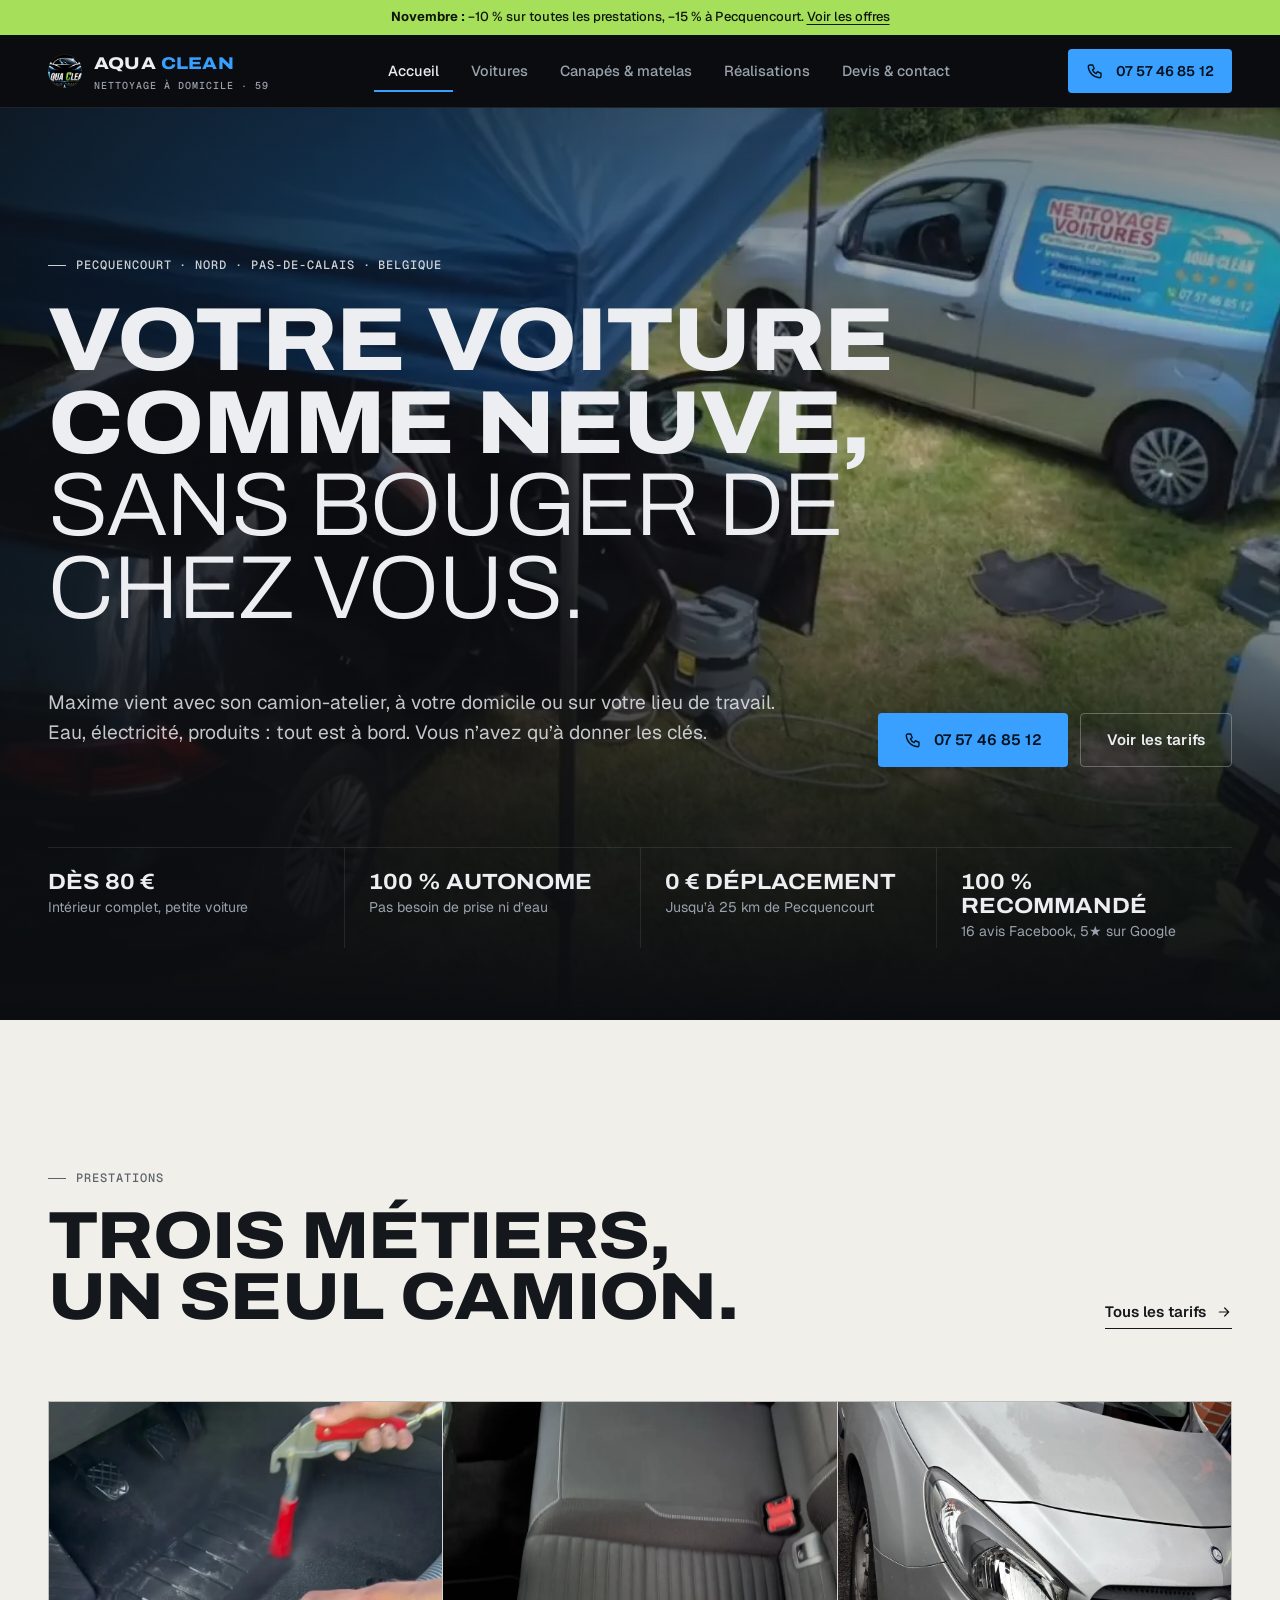
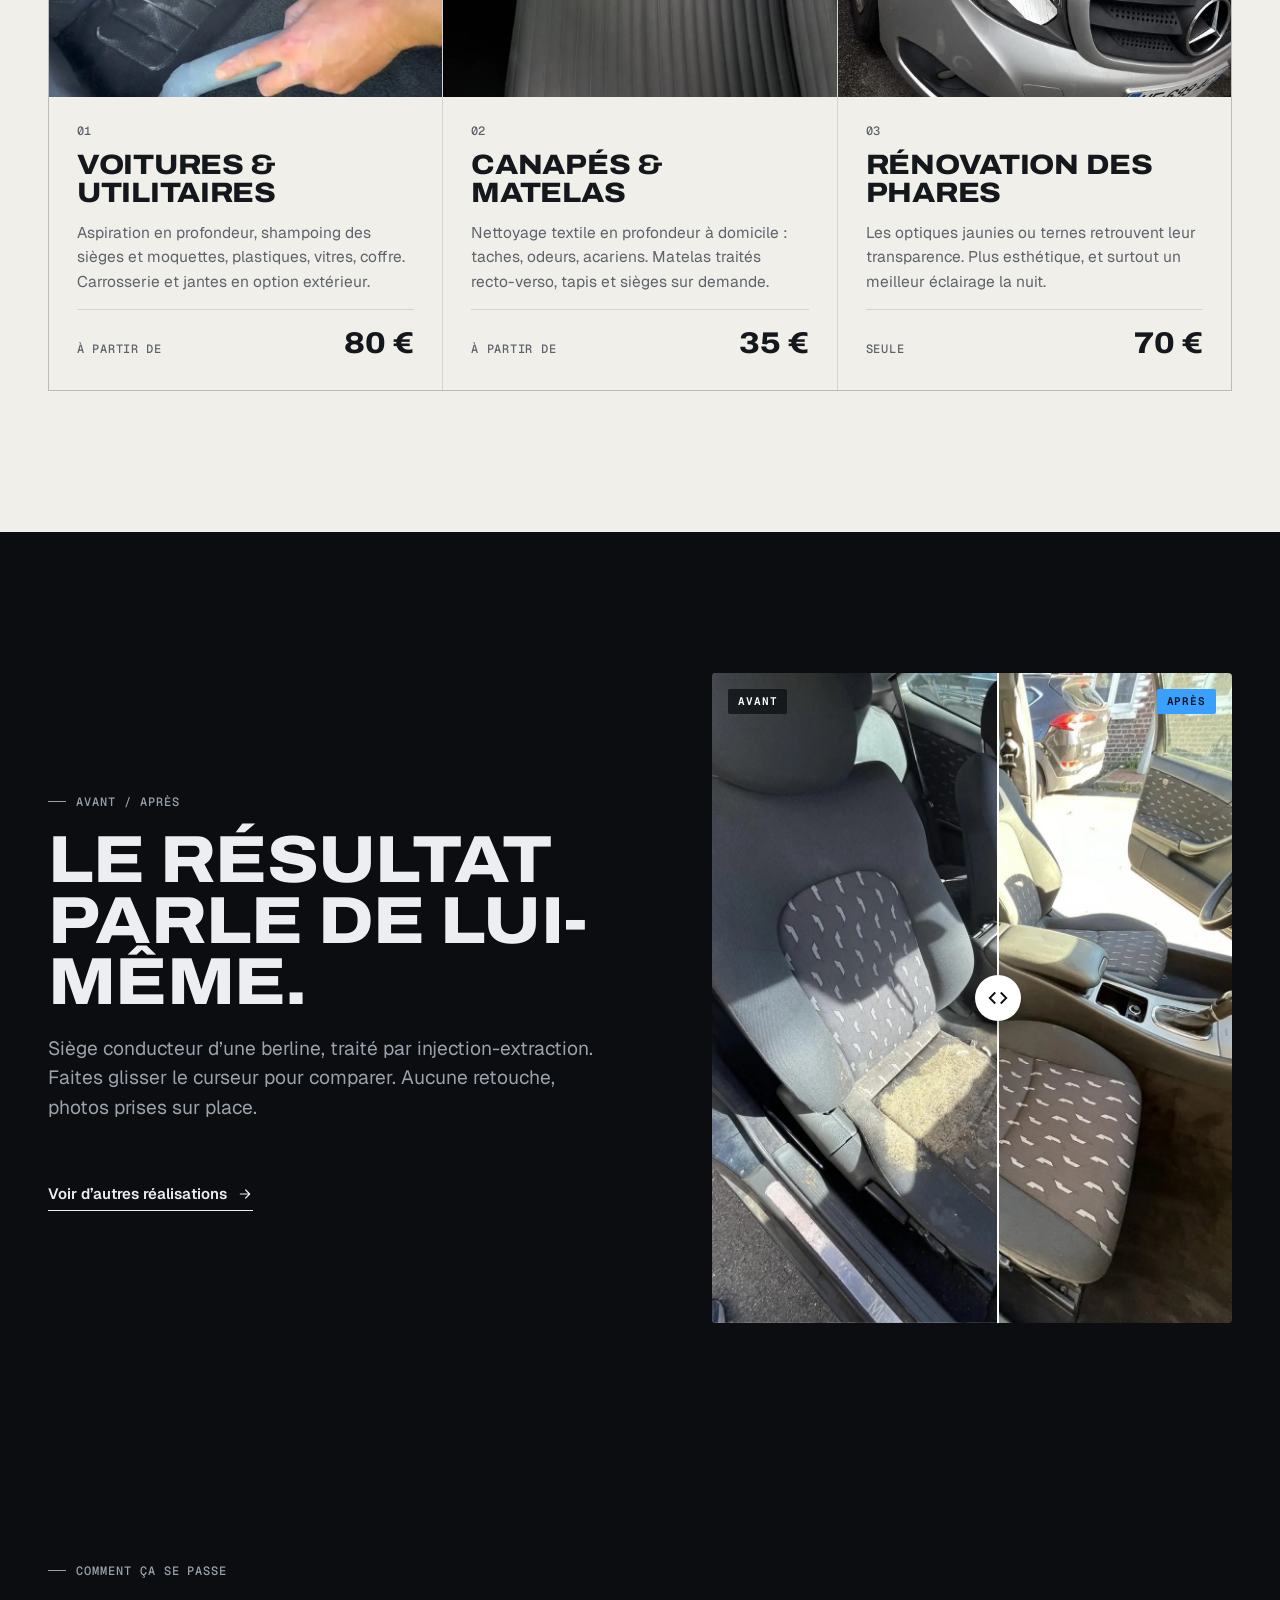
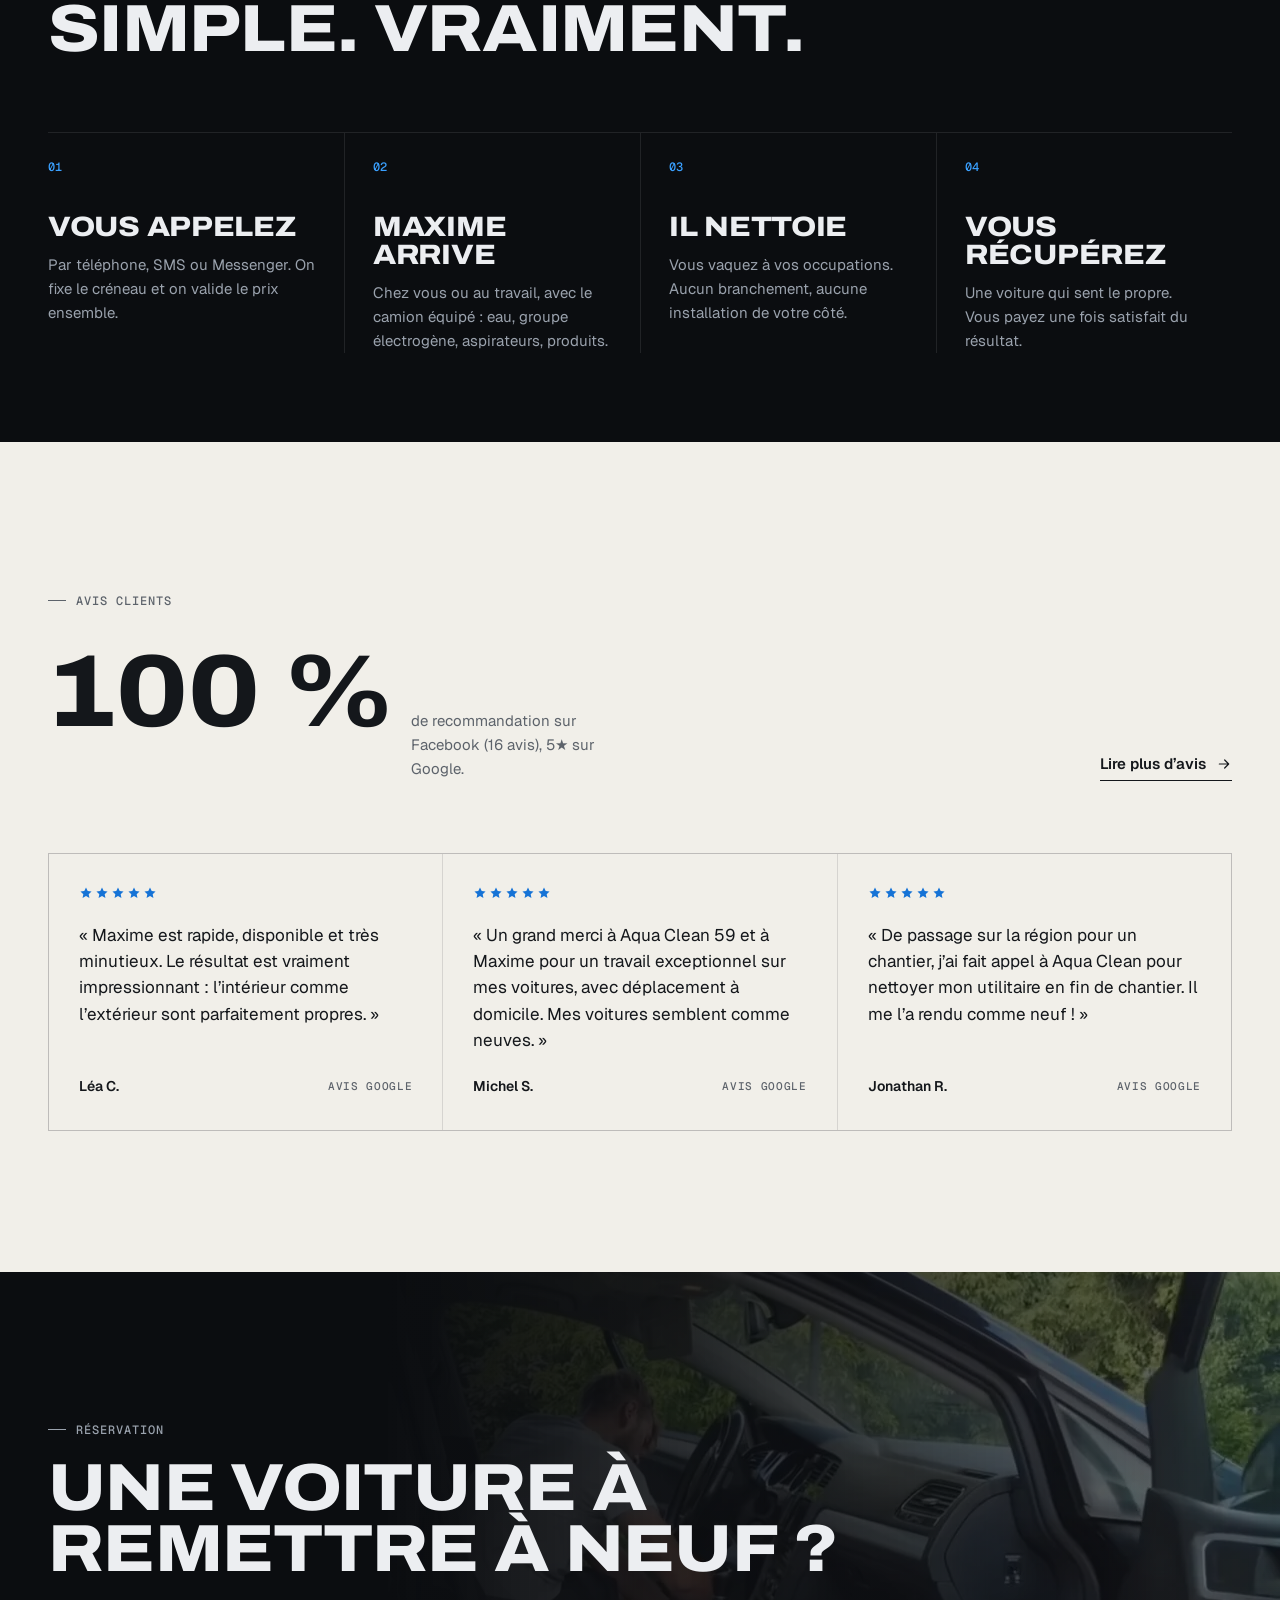
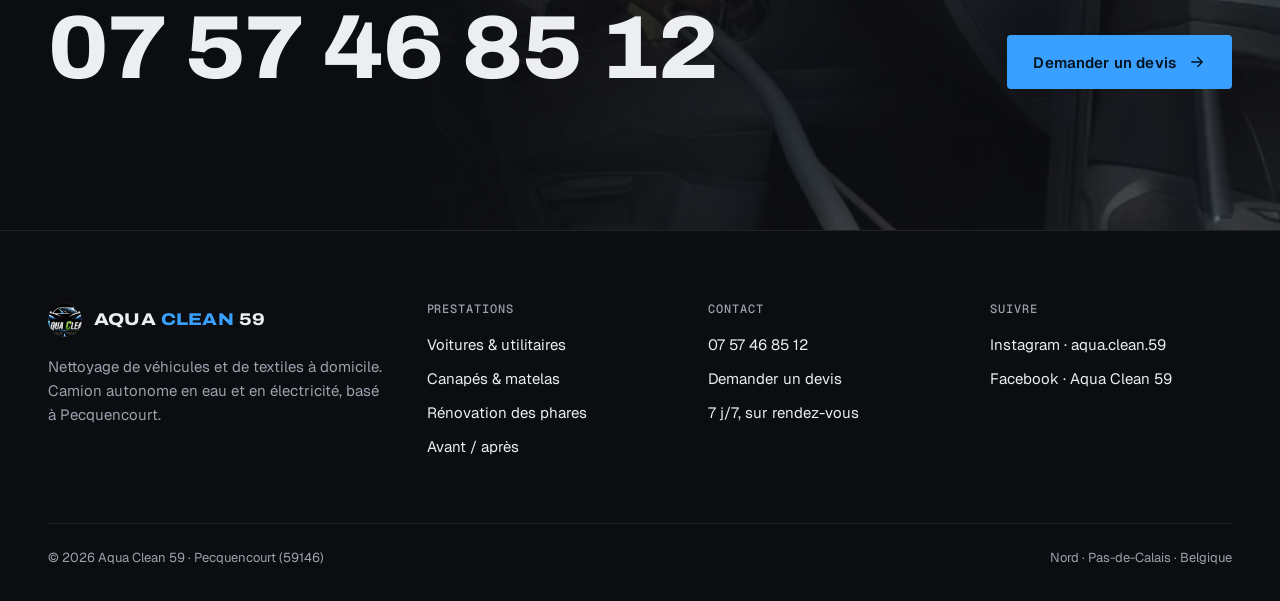
==== site/index.html @ 9707858d "Site vitrine Aqua Clean 59 (5 pages) + déploiement GitHub Pages Co-Authored-By: Claude Opus 5.5 <nor" ====
<!doctype html>
<html lang="fr">
<head>
<meta charset="utf-8">
<meta name="viewport" content="width=device-width, initial-scale=1, viewport-fit=cover">
<title>Aqua Clean 59 · Nettoyage auto et textile à domicile, Pecquencourt</title>
<meta name="description" content="Nettoyage intérieur et extérieur de voitures, canapés et matelas à domicile autour de Pecquencourt (59). Camion 100 % autonome, déplacement gratuit jusqu’à 25 km. Dès 80 €.">
<meta name="theme-color" content="#0b0d10">
<meta property="og:title" content="Aqua Clean 59 · Nettoyage auto et textile à domicile, Pecquencourt">
<meta property="og:description" content="Nettoyage intérieur et extérieur de voitures, canapés et matelas à domicile autour de Pecquencourt (59). Camion 100 % autonome, déplacement gratuit jusqu’à 25 km. Dès 80 €.">
<meta property="og:image" content="assets/video/poster.jpg">
<link rel="icon" href="assets/img/favicon.png">
<link rel="preconnect" href="https://fonts.googleapis.com">
<link rel="preconnect" href="https://fonts.gstatic.com" crossorigin>
<link href="https://fonts.googleapis.com/css2?family=Archivo:wdth,wght@62..125,300..900&family=Geist:wght@400;500;600;700&family=Geist+Mono:wght@500&display=swap" rel="stylesheet">
<link rel="stylesheet" href="assets/style.css">
</head>
<body>
<div class="promo-bar"><strong>Novembre :</strong> −10 % sur toutes les prestations, −15 % à Pecquencourt. <a href="voitures.html#offres">Voir les offres</a></div>
<header class="site-header">
  <nav class="nav wrap" aria-label="Navigation principale">
    <a class="brand" href="index.html" aria-label="Aqua Clean 59, accueil">
      <span class="brand-mark" aria-hidden="true"></span>
      <span><span class="brand-name">Aqua <span>Clean</span></span><span class="brand-sub">Nettoyage à domicile · 59</span></span>
    </a>
    <ul class="nav-links"><li><a href="index.html" aria-current="page">Accueil</a></li><li><a href="voitures.html">Voitures</a></li><li><a href="textiles.html">Canapés & matelas</a></li><li><a href="realisations.html">Réalisations</a></li><li><a href="contact.html">Devis & contact</a></li></ul>
    <a class="btn btn-primary nav-cta" href="tel:+33757468512"><svg viewBox="0 0 24 24" fill="none" stroke="currentColor" stroke-width="1.8" stroke-linecap="round" stroke-linejoin="round" aria-hidden="true"><path d="M5 4h4l2 5-2.5 1.5a11 11 0 0 0 5 5L15 13l5 2v4a2 2 0 0 1-2 2A16 16 0 0 1 3 6a2 2 0 0 1 2-2"/></svg>07 57 46 85 12</a>
    <button class="nav-toggle" aria-label="Menu" aria-expanded="false"><span></span><span></span><span></span></button>
  </nav>
</header>
<main>

<section class="hero">
  <div class="hero-media">
    <video data-hero-video autoplay muted loop playsinline preload="metadata" poster="assets/video/poster.webp" aria-hidden="true">
      <source src="assets/video/hero.mp4" type="video/mp4">
    </video>
  </div>
  <div class="wrap">
    <span class="label">Pecquencourt · Nord · Pas-de-Calais · Belgique</span>
    <h1 class="display h1">Votre voiture comme neuve, <span class="thin">sans bouger de chez vous.</span></h1>
    <div class="hero-bottom">
      <p class="lead">Maxime vient avec son camion-atelier, à votre domicile ou sur votre lieu de travail. Eau, électricité, produits&nbsp;: tout est à bord. Vous n’avez qu’à donner les clés.</p>
      <div class="hero-actions">
        <a class="btn btn-primary" href="tel:+33757468512"><svg viewBox="0 0 24 24" fill="none" stroke="currentColor" stroke-width="1.8" stroke-linecap="round" stroke-linejoin="round" aria-hidden="true"><path d="M5 4h4l2 5-2.5 1.5a11 11 0 0 0 5 5L15 13l5 2v4a2 2 0 0 1-2 2A16 16 0 0 1 3 6a2 2 0 0 1 2-2"/></svg>07 57 46 85 12</a>
        <a class="btn btn-ghost" href="voitures.html">Voir les tarifs</a>
      </div>
    </div>
    <div class="facts">
      <div class="fact"><b>Dès 80 €</b><span>Intérieur complet, petite voiture</span></div>
      <div class="fact"><b>100 % autonome</b><span>Pas besoin de prise ni d’eau</span></div>
      <div class="fact"><b>0 € déplacement</b><span>Jusqu’à 25 km de Pecquencourt</span></div>
      <div class="fact"><b>100 % recommandé</b><span>16 avis Facebook, 5★ sur Google</span></div>
    </div>
  </div>
</section>

<section class="section paper">
  <div class="wrap">
    <div class="section-head reveal">
      <div>
        <span class="label">Prestations</span>
        <h2 class="display h2">Trois métiers,<br>un seul camion.</h2>
      </div>
      <a class="arrow-link" href="voitures.html">Tous les tarifs <svg viewBox="0 0 24 24" fill="none" stroke="currentColor" stroke-width="1.8" stroke-linecap="round" stroke-linejoin="round" aria-hidden="true"><path d="M5 12h14M13 6l6 6-6 6"/></svg></a>
    </div>
    <div class="services reveal">
      <a class="service" href="voitures.html">
        <div class="service-img"><img src="assets/img/injecteur.webp" alt="Injection-extraction sur la moquette avant d’une voiture" loading="lazy"></div>
        <div class="service-body">
          <span class="service-num">01</span>
          <h3 class="display h3">Voitures &amp; utilitaires</h3>
          <p>Aspiration en profondeur, shampoing des sièges et moquettes, plastiques, vitres, coffre. Carrosserie et jantes en option extérieur.</p>
          <div class="from"><small>À partir de</small><strong>80 €</strong></div>
        </div>
      </a>
      <a class="service" href="textiles.html">
        <div class="service-img"><img src="assets/img/banquette.webp" alt="Banquette arrière en tissu après shampoing" loading="lazy"></div>
        <div class="service-body">
          <span class="service-num">02</span>
          <h3 class="display h3">Canapés &amp; matelas</h3>
          <p>Nettoyage textile en profondeur à domicile&nbsp;: taches, odeurs, acariens. Matelas traités recto-verso, tapis et sièges sur demande.</p>
          <div class="from"><small>À partir de</small><strong>35 €</strong></div>
        </div>
      </a>
      <a class="service" href="voitures.html#options">
        <div class="service-img"><img src="assets/img/phare-apres.webp" alt="Phare avant rénové, transparent" loading="lazy"></div>
        <div class="service-body">
          <span class="service-num">03</span>
          <h3 class="display h3">Rénovation des phares</h3>
          <p>Les optiques jaunies ou ternes retrouvent leur transparence. Plus esthétique, et surtout un meilleur éclairage la nuit.</p>
          <div class="from"><small>Seule</small><strong>70 €</strong></div>
        </div>
      </a>
    </div>
  </div>
</section>

<section class="section">
  <div class="wrap split">
    <div class="reveal">
      <span class="label">Avant / après</span>
      <h2 class="display h2 mt-s">Le résultat parle de lui-même.</h2>
      <p class="lead mt-s">Siège conducteur d’une berline, traité par injection-extraction. Faites glisser le curseur pour comparer. Aucune retouche, photos prises sur place.</p>
      <a class="arrow-link mt-m" href="realisations.html">Voir d’autres réalisations <svg viewBox="0 0 24 24" fill="none" stroke="currentColor" stroke-width="1.8" stroke-linecap="round" stroke-linejoin="round" aria-hidden="true"><path d="M5 12h14M13 6l6 6-6 6"/></svg></a>
    </div>
    <div class="split-media reveal">
      <div class="ba">
  <img class="ba-after" src="assets/img/siege-apres.webp" alt="Le même siège propre après nettoyage" loading="lazy">
  <img class="ba-before" src="assets/img/siege-avant.webp" alt="Siège en tissu très sale avant nettoyage" loading="lazy">
  <span class="ba-handle"></span>
  <span class="ba-tag l">Avant</span><span class="ba-tag r">Après</span>
  <input type="range" min="0" max="100" value="55" aria-label="Comparer avant et après">
</div>
    </div>
  </div>
</section>

<section class="section-tight">
  <div class="wrap">
    <div class="section-head reveal">
      <div>
        <span class="label">Comment ça se passe</span>
        <h2 class="display h2">Simple. Vraiment.</h2>
      </div>
    </div>
    <div class="steps reveal">
      <div class="step"><h3 class="display h3">Vous appelez</h3><p>Par téléphone, SMS ou Messenger. On fixe le créneau et on valide le prix ensemble.</p></div>
      <div class="step"><h3 class="display h3">Maxime arrive</h3><p>Chez vous ou au travail, avec le camion équipé&nbsp;: eau, groupe électrogène, aspirateurs, produits.</p></div>
      <div class="step"><h3 class="display h3">Il nettoie</h3><p>Vous vaquez à vos occupations. Aucun branchement, aucune installation de votre côté.</p></div>
      <div class="step"><h3 class="display h3">Vous récupérez</h3><p>Une voiture qui sent le propre. Vous payez une fois satisfait du résultat.</p></div>
    </div>
  </div>
</section>

<section class="section paper">
  <div class="wrap">
    <div class="section-head reveal">
      <div>
        <span class="label">Avis clients</span>
        <div class="score mt-s"><strong>100&nbsp;%</strong><span>de recommandation sur Facebook (16 avis), 5★ sur Google.</span></div>
      </div>
      <a class="arrow-link" href="realisations.html#avis">Lire plus d’avis <svg viewBox="0 0 24 24" fill="none" stroke="currentColor" stroke-width="1.8" stroke-linecap="round" stroke-linejoin="round" aria-hidden="true"><path d="M5 12h14M13 6l6 6-6 6"/></svg></a>
    </div>
    <div class="reviews reveal"><figure class="review">
  <span class="stars" aria-label="5 étoiles sur 5"><svg viewBox="0 0 24 24" fill="currentColor" aria-hidden="true"><path d="M12 2.5l2.9 6.1 6.6.8-4.9 4.6 1.3 6.6L12 17.3l-5.9 3.3 1.3-6.6L2.5 9.4l6.6-.8z"/></svg><svg viewBox="0 0 24 24" fill="currentColor" aria-hidden="true"><path d="M12 2.5l2.9 6.1 6.6.8-4.9 4.6 1.3 6.6L12 17.3l-5.9 3.3 1.3-6.6L2.5 9.4l6.6-.8z"/></svg><svg viewBox="0 0 24 24" fill="currentColor" aria-hidden="true"><path d="M12 2.5l2.9 6.1 6.6.8-4.9 4.6 1.3 6.6L12 17.3l-5.9 3.3 1.3-6.6L2.5 9.4l6.6-.8z"/></svg><svg viewBox="0 0 24 24" fill="currentColor" aria-hidden="true"><path d="M12 2.5l2.9 6.1 6.6.8-4.9 4.6 1.3 6.6L12 17.3l-5.9 3.3 1.3-6.6L2.5 9.4l6.6-.8z"/></svg><svg viewBox="0 0 24 24" fill="currentColor" aria-hidden="true"><path d="M12 2.5l2.9 6.1 6.6.8-4.9 4.6 1.3 6.6L12 17.3l-5.9 3.3 1.3-6.6L2.5 9.4l6.6-.8z"/></svg></span>
  <blockquote>« Maxime est rapide, disponible et très minutieux. Le résultat est vraiment impressionnant&nbsp;: l’intérieur comme l’extérieur sont parfaitement propres. »</blockquote>
  <figcaption><b>Léa C.</b><small>Avis Google</small></figcaption>
</figure><figure class="review">
  <span class="stars" aria-label="5 étoiles sur 5"><svg viewBox="0 0 24 24" fill="currentColor" aria-hidden="true"><path d="M12 2.5l2.9 6.1 6.6.8-4.9 4.6 1.3 6.6L12 17.3l-5.9 3.3 1.3-6.6L2.5 9.4l6.6-.8z"/></svg><svg viewBox="0 0 24 24" fill="currentColor" aria-hidden="true"><path d="M12 2.5l2.9 6.1 6.6.8-4.9 4.6 1.3 6.6L12 17.3l-5.9 3.3 1.3-6.6L2.5 9.4l6.6-.8z"/></svg><svg viewBox="0 0 24 24" fill="currentColor" aria-hidden="true"><path d="M12 2.5l2.9 6.1 6.6.8-4.9 4.6 1.3 6.6L12 17.3l-5.9 3.3 1.3-6.6L2.5 9.4l6.6-.8z"/></svg><svg viewBox="0 0 24 24" fill="currentColor" aria-hidden="true"><path d="M12 2.5l2.9 6.1 6.6.8-4.9 4.6 1.3 6.6L12 17.3l-5.9 3.3 1.3-6.6L2.5 9.4l6.6-.8z"/></svg><svg viewBox="0 0 24 24" fill="currentColor" aria-hidden="true"><path d="M12 2.5l2.9 6.1 6.6.8-4.9 4.6 1.3 6.6L12 17.3l-5.9 3.3 1.3-6.6L2.5 9.4l6.6-.8z"/></svg></span>
  <blockquote>« Un grand merci à Aqua Clean 59 et à Maxime pour un travail exceptionnel sur mes voitures, avec déplacement à domicile. Mes voitures semblent comme neuves. »</blockquote>
  <figcaption><b>Michel S.</b><small>Avis Google</small></figcaption>
</figure><figure class="review">
  <span class="stars" aria-label="5 étoiles sur 5"><svg viewBox="0 0 24 24" fill="currentColor" aria-hidden="true"><path d="M12 2.5l2.9 6.1 6.6.8-4.9 4.6 1.3 6.6L12 17.3l-5.9 3.3 1.3-6.6L2.5 9.4l6.6-.8z"/></svg><svg viewBox="0 0 24 24" fill="currentColor" aria-hidden="true"><path d="M12 2.5l2.9 6.1 6.6.8-4.9 4.6 1.3 6.6L12 17.3l-5.9 3.3 1.3-6.6L2.5 9.4l6.6-.8z"/></svg><svg viewBox="0 0 24 24" fill="currentColor" aria-hidden="true"><path d="M12 2.5l2.9 6.1 6.6.8-4.9 4.6 1.3 6.6L12 17.3l-5.9 3.3 1.3-6.6L2.5 9.4l6.6-.8z"/></svg><svg viewBox="0 0 24 24" fill="currentColor" aria-hidden="true"><path d="M12 2.5l2.9 6.1 6.6.8-4.9 4.6 1.3 6.6L12 17.3l-5.9 3.3 1.3-6.6L2.5 9.4l6.6-.8z"/></svg><svg viewBox="0 0 24 24" fill="currentColor" aria-hidden="true"><path d="M12 2.5l2.9 6.1 6.6.8-4.9 4.6 1.3 6.6L12 17.3l-5.9 3.3 1.3-6.6L2.5 9.4l6.6-.8z"/></svg></span>
  <blockquote>« De passage sur la région pour un chantier, j’ai fait appel à Aqua Clean pour nettoyer mon utilitaire en fin de chantier. Il me l’a rendu comme neuf&nbsp;! »</blockquote>
  <figcaption><b>Jonathan R.</b><small>Avis Google</small></figcaption>
</figure></div>
  </div>
</section>

<section class="section cta-band">
  <div class="wrap cta-inner reveal">
    <div>
      <span class="label">Réservation</span>
      <h2 class="display h2 mt-s">Une voiture à remettre à neuf&nbsp;?</h2>
      <a class="phone-big" href="tel:+33757468512">07 57 46 85 12</a>
    </div>
    <div class="hero-actions">
      <a class="btn btn-primary" href="contact.html">Demander un devis <svg viewBox="0 0 24 24" fill="none" stroke="currentColor" stroke-width="1.8" stroke-linecap="round" stroke-linejoin="round" aria-hidden="true"><path d="M5 12h14M13 6l6 6-6 6"/></svg></a>
    </div>
  </div>
</section>

</main>
<footer class="site-footer">
  <div class="wrap">
    <div class="footer-grid">
      <div class="footer-brand">
        <a class="brand" href="index.html"><span class="brand-mark" aria-hidden="true"></span><span class="brand-name">Aqua <span>Clean</span> 59</span></a>
        <p>Nettoyage de véhicules et de textiles à domicile. Camion autonome en eau et en électricité, basé à Pecquencourt.</p>
      </div>
      <div><h4>Prestations</h4><ul>
        <li><a href="voitures.html">Voitures &amp; utilitaires</a></li>
        <li><a href="textiles.html">Canapés &amp; matelas</a></li>
        <li><a href="voitures.html#options">Rénovation des phares</a></li>
        <li><a href="realisations.html">Avant / après</a></li>
      </ul></div>
      <div><h4>Contact</h4><ul>
        <li><a href="tel:+33757468512">07 57 46 85 12</a></li>
        <li><a href="contact.html">Demander un devis</a></li>
        <li>7 j/7, sur rendez-vous</li>
      </ul></div>
      <div><h4>Suivre</h4><ul>
        <li><a href="https://www.instagram.com/aqua.clean.59/" target="_blank" rel="noopener">Instagram · aqua.clean.59</a></li>
        <li><a href="https://www.facebook.com/search/top?q=Aqua%20Clean%2059" target="_blank" rel="noopener">Facebook · Aqua Clean 59</a></li>
      </ul></div>
    </div>
    <div class="footer-legal"><span>© <span data-year>2026</span> Aqua Clean 59 · Pecquencourt (59146)</span><span>Nord · Pas-de-Calais · Belgique</span></div>
  </div>
</footer>
<div class="callbar">
  <a class="btn btn-primary" href="tel:+33757468512"><svg viewBox="0 0 24 24" fill="none" stroke="currentColor" stroke-width="1.8" stroke-linecap="round" stroke-linejoin="round" aria-hidden="true"><path d="M5 4h4l2 5-2.5 1.5a11 11 0 0 0 5 5L15 13l5 2v4a2 2 0 0 1-2 2A16 16 0 0 1 3 6a2 2 0 0 1 2-2"/></svg>Appeler</a>
  <a class="btn btn-ghost" href="contact.html"><svg viewBox="0 0 24 24" fill="none" stroke="currentColor" stroke-width="1.8" stroke-linecap="round" stroke-linejoin="round" aria-hidden="true"><path d="M4 5h16v11H8l-4 4z"/></svg>Devis</a>
</div>
<script src="assets/main.js" defer></script>
</body>
</html>
---- site/assets/style.css ----
/* ==========================================================
   Aqua Clean 59 — feuille de style
   Direction : atelier mobile, éditorial, sombre + papier.
   ========================================================== */

:root {
  --ink: #0b0d10;
  --ink-2: #12161b;
  --ink-3: #1a1f26;
  --paper: #f1efe9;
  --paper-2: #e7e4dc;
  --text: #eceef1;
  --text-dim: #9aa2ad;
  --text-ink: #14171b;
  --text-ink-dim: #5d636b;
  --line: rgba(255, 255, 255, 0.09);
  --line-ink: rgba(20, 23, 27, 0.12);
  --aqua: #3aa0ff;
  --aqua-deep: #1673d6;
  --lime: #a6e05a;

  --f-display: "Archivo", system-ui, sans-serif;
  --f-body: "Geist", system-ui, sans-serif;
  --f-mono: "Geist Mono", ui-monospace, monospace;

  --wrap: 1240px;
  --gut: clamp(20px, 4vw, 48px);
  --radius: 4px;
  --ease: cubic-bezier(0.2, 0.7, 0.1, 1);
}

*, *::before, *::after { box-sizing: border-box; }
html { -webkit-text-size-adjust: 100%; scroll-behavior: smooth; }
[id] { scroll-margin-top: 96px; }
body {
  margin: 0;
  background: var(--ink);
  color: var(--text);
  font: 400 16px/1.6 var(--f-body);
  -webkit-font-smoothing: antialiased;
  text-rendering: optimizeLegibility;
}
img, video { display: block; max-width: 100%; }
a { color: inherit; text-decoration: none; }
button { font: inherit; color: inherit; background: none; border: 0; cursor: pointer; }
::selection { background: var(--aqua); color: var(--ink); }
:focus-visible { outline: 2px solid var(--aqua); outline-offset: 3px; }

.wrap { width: min(100% - 2 * var(--gut), var(--wrap)); margin-inline: auto; }

/* ---------- typographie ---------- */
.display {
  font-family: var(--f-display);
  font-weight: 800;
  font-stretch: 112%;
  text-transform: uppercase;
  letter-spacing: -0.01em;
  line-height: 0.92;
  margin: 0;
}
.h1 { font-size: clamp(42px, 7vw, 108px); }
.h2 { font-size: clamp(34px, 5.2vw, 72px); }
.h3 { font-size: clamp(22px, 2.2vw, 28px); line-height: 1; }
.thin { font-weight: 300; font-stretch: 100%; }
.aqua { color: var(--aqua); }

.label {
  font: 500 12px/1 var(--f-mono);
  letter-spacing: 0.08em;
  text-transform: uppercase;
  color: var(--text-dim);
  display: inline-flex;
  align-items: center;
  gap: 10px;
}
.label::before {
  content: "";
  width: 18px; height: 1px;
  background: currentColor;
}
.lead { font-size: clamp(17px, 1.5vw, 20px); line-height: 1.55; color: var(--text-dim); max-width: 56ch; }
.paper .lead, .paper .label { color: var(--text-ink-dim); }

/* ---------- boutons ---------- */
.btn {
  display: inline-flex; align-items: center; gap: 12px;
  height: 54px; padding: 0 26px;
  border-radius: var(--radius);
  font: 600 15px/1 var(--f-body);
  letter-spacing: 0.01em;
  transition: background .25s var(--ease), color .25s var(--ease), border-color .25s var(--ease), transform .25s var(--ease);
  white-space: nowrap;
}
.btn svg { width: 18px; height: 18px; flex: none; }
.btn-primary { background: var(--aqua); color: #04121f; }
.btn-primary:hover { background: #fff; }
.btn-ghost { border: 1px solid rgba(255,255,255,.28); color: var(--text); }
.btn-ghost:hover { border-color: #fff; background: rgba(255,255,255,.06); }
.btn-dark { background: var(--ink); color: var(--paper); }
.btn-dark:hover { background: var(--aqua-deep); }
.arrow-link {
  display: inline-flex; align-items: center; gap: 10px;
  font-weight: 600; font-size: 15px;
  border-bottom: 1px solid currentColor; padding-bottom: 4px;
}
.arrow-link svg { width: 16px; height: 16px; transition: transform .25s var(--ease); }
.arrow-link:hover svg { transform: translateX(4px); }

/* ---------- promo ---------- */
.promo-bar {
  background: var(--lime);
  color: #10180a;
  font: 500 13px/1.3 var(--f-body);
  text-align: center;
  padding: 9px var(--gut);
}
.promo-bar strong { font-weight: 700; }
.promo-bar a { text-decoration: underline; text-underline-offset: 3px; }

/* ---------- header ---------- */
.site-header {
  position: sticky; top: 0; z-index: 50;
  background: rgba(11, 13, 16, 0.78);
  backdrop-filter: blur(14px) saturate(1.4);
  -webkit-backdrop-filter: blur(14px) saturate(1.4);
  border-bottom: 1px solid var(--line);
}
.nav { display: flex; align-items: center; justify-content: space-between; height: 72px; gap: 24px; }
.brand { display: flex; align-items: center; gap: 12px; }
.brand-mark {
  width: 34px; height: 34px; border-radius: 50%;
  background: #000 url("img/logo.webp") center / 150% no-repeat;
  border: 1px solid var(--line);
}
.brand-name { font: 800 17px/1 var(--f-display); font-stretch: 118%; text-transform: uppercase; letter-spacing: .01em; }
.brand-name span { color: var(--aqua); }
.brand-sub { display: block; white-space: nowrap; font: 500 10px/1 var(--f-mono); letter-spacing: .1em; color: var(--text-dim); margin-top: 5px; text-transform: uppercase; }

.nav-links { display: flex; gap: 4px; list-style: none; margin: 0; padding: 0; }
.nav-links a {
  display: block; padding: 10px 14px; font-size: 14.5px; font-weight: 500; color: var(--text-dim);
  border-radius: var(--radius); transition: color .2s; white-space: nowrap;
}
.nav-links a:hover, .nav-links a[aria-current="page"] { color: var(--text); }
.nav-links a[aria-current="page"] { box-shadow: inset 0 -2px 0 var(--aqua); border-radius: 0; }
.nav-cta { height: 44px; padding: 0 18px; font-size: 14px; }
.nav-toggle { display: none; width: 44px; height: 44px; position: relative; }
.nav-toggle span { position: absolute; left: 11px; right: 11px; height: 1.5px; background: var(--text); transition: transform .3s var(--ease), opacity .2s; }
.nav-toggle span:nth-child(1) { top: 16px; }
.nav-toggle span:nth-child(2) { top: 22px; }
.nav-toggle span:nth-child(3) { top: 28px; }
.nav-open .nav-toggle span:nth-child(1) { transform: translateY(6px) rotate(45deg); }
.nav-open .nav-toggle span:nth-child(2) { opacity: 0; }
.nav-open .nav-toggle span:nth-child(3) { transform: translateY(-6px) rotate(-45deg); }

@media (max-width: 1100px) {
  .nav-toggle { display: block; }
  .nav-cta { display: none; }
  .nav-links {
    position: fixed; top: 72px; left: 0; right: 0; height: calc(100dvh - 72px); overflow-y: auto;
    flex-direction: column; gap: 0;
    background: var(--ink);
    padding: 8px var(--gut) 24px;
    transform: translateY(-8px); opacity: 0; pointer-events: none;
    transition: opacity .25s var(--ease), transform .25s var(--ease);
  }
  html.nav-open { overflow: hidden; }
  .nav-open .nav-links { opacity: 1; transform: none; pointer-events: auto; }
  .nav-links a { padding: 16px 0; font-size: 22px; font-family: var(--f-display); font-weight: 700; font-stretch: 110%; text-transform: uppercase; color: var(--text); border-bottom: 1px solid var(--line); }
  .nav-links a[aria-current="page"] { box-shadow: none; color: var(--aqua); }
}

/* ---------- sections ---------- */
.section { padding: clamp(80px, 11vw, 150px) 0; position: relative; }
.section-tight { padding: clamp(56px, 7vw, 96px) 0; }
.paper { background: var(--paper); color: var(--text-ink); }
.paper .line-top { border-top-color: var(--line-ink); }
.ink-2 { background: var(--ink-2); }
.section-head { display: grid; grid-template-columns: 1fr auto; align-items: end; gap: 32px; margin-bottom: clamp(40px, 6vw, 72px); }
.section-head .label { margin-bottom: 22px; }
@media (max-width: 760px) { .section-head { grid-template-columns: 1fr; } }

/* ---------- hero ---------- */
.hero {
  position: relative; min-height: min(92svh, 920px);
  display: flex; align-items: flex-end;
  overflow: hidden; isolation: isolate;
  padding: 140px 0 clamp(40px, 6vw, 72px);
}
.hero-media { position: absolute; inset: 0; z-index: -2; }
.hero-media video, .hero-media img { width: 100%; height: 100%; object-fit: cover; }
.hero::after {
  content: ""; position: absolute; inset: 0; z-index: -1;
  background:
    linear-gradient(180deg, rgba(11,13,16,.55) 0%, rgba(11,13,16,.15) 35%, rgba(11,13,16,.85) 78%, var(--ink) 100%),
    linear-gradient(90deg, rgba(11,13,16,.75) 0%, rgba(11,13,16,0) 65%);
}
.hero .label { color: rgba(255,255,255,.8); margin-bottom: 28px; }
.hero h1 { max-width: 15ch; }
.hero-bottom { display: grid; grid-template-columns: 1fr auto; align-items: end; gap: 40px; margin-top: 40px; }
.hero-bottom .lead { color: rgba(236,238,241,.82); }
.hero-actions { display: flex; flex-wrap: wrap; gap: 12px; }
@media (max-width: 860px) { .hero-bottom { grid-template-columns: 1fr; } }

.facts {
  display: grid; grid-template-columns: repeat(4, 1fr);
  border-top: 1px solid var(--line);
  margin-top: clamp(48px, 7vw, 80px);
}
.fact { padding: 22px 24px 4px 0; }
.fact + .fact { padding-left: 24px; border-left: 1px solid var(--line); }
.fact b { display: block; font: 700 22px/1.1 var(--f-display); font-stretch: 110%; text-transform: uppercase; }
.fact span { font-size: 14px; color: var(--text-dim); }
@media (max-width: 860px) {
  .facts { grid-template-columns: 1fr 1fr; }
  .fact:nth-child(3) { padding-left: 0; border-left: 0; }
  .fact:nth-child(n+3) { border-top: 1px solid var(--line); }
}

/* page hero (sous-pages) */
.page-hero { padding: clamp(72px, 10vw, 140px) 0 clamp(48px, 6vw, 80px); border-bottom: 1px solid var(--line); }
.page-hero .label { margin-bottom: 26px; }
.page-hero .lead { margin-top: 28px; }
.crumbs { font: 500 12px/1 var(--f-mono); letter-spacing: .06em; text-transform: uppercase; color: var(--text-dim); margin-bottom: 26px; }
.crumbs a:hover { color: var(--text); }

/* ---------- services (accueil) ---------- */
.services { display: grid; grid-template-columns: repeat(3, 1fr); gap: 1px; background: var(--line-ink); border: 1px solid var(--line-ink); }
.service { background: var(--paper); display: flex; flex-direction: column; }
.service-img { aspect-ratio: 4 / 3; overflow: hidden; background: var(--paper-2); }
.service-img img { width: 100%; height: 100%; object-fit: cover; transition: transform .8s var(--ease); }
.service:hover .service-img img { transform: scale(1.04); }
.service-body { padding: 28px 28px 32px; display: flex; flex-direction: column; gap: 14px; flex: 1; }
.service-num { font: 500 12px/1 var(--f-mono); color: var(--text-ink-dim); }
.service p { margin: 0; color: var(--text-ink-dim); font-size: 15.5px; }
.service .from { margin-top: auto; padding-top: 18px; display: flex; justify-content: space-between; align-items: baseline; border-top: 1px solid var(--line-ink); }
.from small { font: 500 12px/1 var(--f-mono); text-transform: uppercase; letter-spacing: .06em; color: var(--text-ink-dim); }
.from strong { font: 800 30px/1 var(--f-display); font-stretch: 110%; }
@media (max-width: 900px) { .services { grid-template-columns: 1fr; } .service { display: grid; grid-template-columns: 40% 1fr; } .service-img { aspect-ratio: auto; } }
@media (max-width: 560px) { .service { display: flex; } .service-img { aspect-ratio: 16/10; } }

/* ---------- avant / après ---------- */
.ba {
  position: relative; overflow: hidden; border-radius: var(--radius);
  aspect-ratio: 4 / 5; user-select: none; touch-action: pan-y;
  background: var(--ink-3); cursor: ew-resize;
  --pos: 50%;
}
.ba img { position: absolute; inset: 0; width: 100%; height: 100%; object-fit: cover; pointer-events: none; }
.ba .ba-before { clip-path: inset(0 calc(100% - var(--pos)) 0 0); }
.ba-handle {
  position: absolute; top: 0; bottom: 0; left: var(--pos); width: 2px; margin-left: -1px;
  background: #fff; pointer-events: none;
}
.ba-handle::after {
  content: ""; position: absolute; top: 50%; left: 50%;
  width: 46px; height: 46px; transform: translate(-50%, -50%);
  border-radius: 50%; background: #fff;
  background-image: url("data:image/svg+xml,%3Csvg xmlns='http://www.w3.org/2000/svg' viewBox='0 0 24 24' fill='none' stroke='%230b0d10' stroke-width='2'%3E%3Cpath d='M9 6l-6 6 6 6M15 6l6 6-6 6'/%3E%3C/svg%3E");
  background-size: 22px; background-position: center; background-repeat: no-repeat;
  box-shadow: 0 6px 24px rgba(0,0,0,.35);
}
.ba-tag {
  position: absolute; top: 16px; padding: 7px 10px;
  font: 600 11px/1 var(--f-mono); letter-spacing: .08em; text-transform: uppercase;
  background: rgba(11,13,16,.72); color: #fff; border-radius: 2px; pointer-events: none;
}
.ba-tag.l { left: 16px; }
.ba-tag.r { right: 16px; background: var(--aqua); color: #04121f; }
.ba input[type="range"] { position: absolute; inset: 0; width: 100%; height: 100%; opacity: 0; cursor: ew-resize; margin: 0; }

.split { display: grid; grid-template-columns: 1fr 1fr; gap: clamp(32px, 6vw, 96px); align-items: center; }
.split-media { max-width: 520px; width: 100%; justify-self: end; }
@media (max-width: 860px) { .split { grid-template-columns: 1fr; } .split-media { justify-self: stretch; max-width: none; } }

/* ---------- étapes ---------- */
.steps { display: grid; grid-template-columns: repeat(4, 1fr); counter-reset: s; }
.step { padding: 28px 28px 0 0; border-top: 1px solid var(--line); counter-increment: s; }
.step + .step { padding-left: 28px; border-left: 1px solid var(--line); }
.step::before { content: "0" counter(s); display: block; font: 500 12px/1 var(--f-mono); color: var(--aqua); margin-bottom: 40px; }
.step h3 { margin-bottom: 12px; }
.step p { margin: 0; color: var(--text-dim); font-size: 15px; }
@media (max-width: 900px) {
  .steps { grid-template-columns: 1fr 1fr; row-gap: 40px; }
  .step:nth-child(3) { padding-left: 0; border-left: 0; }
}
@media (max-width: 520px) {
  .steps { grid-template-columns: 1fr; row-gap: 0; }
  .step, .step + .step { padding: 24px 0 28px; border-left: 0; }
  .step::before { margin-bottom: 18px; }
}

/* ---------- avis ---------- */
.score { display: flex; align-items: baseline; gap: 18px; }
.score strong { font: 800 clamp(64px, 8vw, 104px)/0.85 var(--f-display); font-stretch: 112%; }
.score span { color: var(--text-ink-dim); font-size: 15px; max-width: 22ch; }
.reviews { display: grid; grid-template-columns: repeat(3, 1fr); gap: 1px; background: var(--line-ink); border: 1px solid var(--line-ink); }
.review { background: var(--paper); padding: 32px 30px; display: flex; flex-direction: column; gap: 22px; margin: 0; }
.review blockquote { margin: 0; font-size: 17px; line-height: 1.55; }
.review figcaption { margin-top: auto; display: flex; justify-content: space-between; align-items: center; font-size: 14px; }
.review figcaption b { font-weight: 600; }
.review figcaption small { font: 500 11px/1 var(--f-mono); text-transform: uppercase; letter-spacing: .06em; color: var(--text-ink-dim); }
.stars { display: inline-flex; gap: 2px; color: var(--aqua-deep); }
.stars svg { width: 14px; height: 14px; }
@media (max-width: 900px) { .reviews { grid-template-columns: 1fr; } }

/* ---------- bloc CTA ---------- */
.cta-band { position: relative; overflow: hidden; isolation: isolate; }
.cta-band::before {
  content: ""; position: absolute; inset: 0; z-index: -1;
  background: linear-gradient(90deg, var(--ink) 30%, rgba(11,13,16,.6)), url("img/atelier.webp") right center / cover no-repeat;
}
.cta-inner { display: grid; grid-template-columns: 1fr auto; align-items: end; gap: 40px; }
.phone-big {
  font: 800 clamp(40px, 7vw, 96px)/0.9 var(--f-display); font-stretch: 108%;
  letter-spacing: -0.01em; display: inline-block; margin-top: 28px;
  transition: color .2s;
}
.phone-big:hover { color: var(--aqua); }
@media (max-width: 860px) { .cta-inner { grid-template-columns: 1fr; } }

/* ---------- tarifs ---------- */
.seg {
  display: inline-grid; grid-auto-flow: column; gap: 4px; padding: 4px;
  border: 1px solid var(--line-ink); border-radius: 6px; background: var(--paper-2);
}
.seg button {
  padding: 12px 18px; border-radius: 4px; font-weight: 600; font-size: 14.5px; color: var(--text-ink-dim);
  transition: background .2s, color .2s;
}
.seg button[aria-selected="true"] { background: var(--ink); color: var(--paper); }
@media (max-width: 560px) { .seg { display: grid; grid-auto-flow: row; grid-template-columns: 1fr 1fr; width: 100%; } }

.price-table { width: 100%; border-collapse: collapse; }
.price-table th, .price-table td { text-align: left; padding: 22px 16px; border-bottom: 1px solid var(--line-ink); vertical-align: middle; }
.price-table thead th { font: 500 12px/1.3 var(--f-mono); letter-spacing: .06em; text-transform: uppercase; color: var(--text-ink-dim); padding-top: 0; }
.price-table thead th small { display: block; text-transform: none; letter-spacing: 0; font-family: var(--f-body); font-size: 13px; margin-top: 6px; }
.price-table tbody th { font: 700 18px/1.2 var(--f-display); font-stretch: 108%; text-transform: uppercase; padding-left: 0; }
.price-table tbody th small { display: block; font: 400 14px/1.4 var(--f-body); text-transform: none; color: var(--text-ink-dim); margin-top: 4px; }
.price-table td { font: 800 34px/1 var(--f-display); font-stretch: 108%; white-space: nowrap; }
.price-table td.hl { color: var(--aqua-deep); }
.price-table tr.is-active td.hl { background: rgba(58,160,255,.08); }

.price-cards { display: grid; grid-template-columns: repeat(3, 1fr); gap: 16px; }
.pcard {
  border: 1px solid var(--line-ink); border-radius: 6px; padding: 28px; background: #fff;
  display: flex; flex-direction: column; gap: 8px; transition: border-color .2s, transform .3s var(--ease);
}
.pcard:hover { border-color: var(--text-ink); }
.pcard .tag { font: 500 11px/1 var(--f-mono); letter-spacing: .08em; text-transform: uppercase; color: var(--text-ink-dim); }
.pcard h3 { margin: 6px 0 2px; }
.pcard p { margin: 0; color: var(--text-ink-dim); font-size: 14.5px; }
.pcard .rows { margin-top: 20px; border-top: 1px solid var(--line-ink); }
.pcard .row { display: flex; justify-content: space-between; align-items: baseline; padding: 14px 0; border-bottom: 1px solid var(--line-ink); font-size: 14.5px; }
.pcard .row strong { font: 800 26px/1 var(--f-display); font-stretch: 108%; }
.pcard.featured { background: var(--ink); color: var(--paper); border-color: var(--ink); }
.pcard.featured p, .pcard.featured .tag { color: #9aa2ad; }
.pcard.featured .rows, .pcard.featured .row { border-color: rgba(255,255,255,.12); }
@media (max-width: 900px) { .price-cards { grid-template-columns: 1fr; } }

.check-list { list-style: none; margin: 0; padding: 0; display: grid; gap: 0; }
.check-list li { display: grid; grid-template-columns: 22px 1fr; gap: 14px; padding: 14px 0; border-bottom: 1px solid var(--line); font-size: 15.5px; }
.paper .check-list li { border-color: var(--line-ink); }
.check-list li::before {
  content: ""; width: 18px; height: 18px; margin-top: 3px;
  background: var(--aqua);
  -webkit-mask: url("data:image/svg+xml,%3Csvg xmlns='http://www.w3.org/2000/svg' viewBox='0 0 24 24' fill='none' stroke='black' stroke-width='2.4'%3E%3Cpath d='M4 12.5l5 5L20 6.5'/%3E%3C/svg%3E") center / contain no-repeat;
          mask: url("data:image/svg+xml,%3Csvg xmlns='http://www.w3.org/2000/svg' viewBox='0 0 24 24' fill='none' stroke='black' stroke-width='2.4'%3E%3Cpath d='M4 12.5l5 5L20 6.5'/%3E%3C/svg%3E") center / contain no-repeat;
}
.paper .check-list li::before { background: var(--aqua-deep); }

.two-col { display: grid; grid-template-columns: 1fr 1fr; gap: clamp(32px, 5vw, 80px); }
@media (max-width: 860px) { .two-col { grid-template-columns: 1fr; } }

.extras { display: grid; grid-template-columns: 1fr 1fr; column-gap: clamp(32px, 5vw, 80px); }
.extra { display: flex; justify-content: space-between; align-items: baseline; gap: 20px; padding: 18px 0; border-bottom: 1px solid var(--line); }
.extra span { color: var(--text-dim); font-size: 15.5px; }
.extra b { font: 700 18px/1 var(--f-display); font-stretch: 108%; white-space: nowrap; color: var(--text); }
@media (max-width: 760px) { .extras { grid-template-columns: 1fr; } }

.note { font-size: 14px; color: var(--text-dim); margin-top: 28px; }
.paper .note { color: var(--text-ink-dim); }

.offer {
  display: grid; grid-template-columns: 170px 1fr auto; gap: 32px; align-items: center;
  padding: 32px; border: 1px solid var(--line); border-radius: 6px;
}
.offer-badge { font: 800 48px/1 var(--f-display); font-stretch: 110%; color: var(--lime); }
.offer h3 { margin-bottom: 6px; }
.offer p { margin: 0; color: var(--text-dim); }
@media (max-width: 760px) { .offer { grid-template-columns: 1fr; gap: 16px; } }

/* ---------- réalisations ---------- */
.gallery { display: grid; grid-template-columns: repeat(3, 1fr); gap: clamp(16px, 2vw, 28px); }
.gallery figure { margin: 0; }
.gallery figcaption { display: flex; justify-content: space-between; padding-top: 16px; font-size: 15px; }
.gallery figcaption small { font: 500 12px/1 var(--f-mono); text-transform: uppercase; letter-spacing: .06em; color: var(--text-dim); }
@media (max-width: 960px) { .gallery { grid-template-columns: 1fr 1fr; } }
@media (max-width: 620px) { .gallery { grid-template-columns: 1fr; } }

.video-frame { position: relative; border-radius: 6px; overflow: hidden; background: #000; aspect-ratio: 16 / 9; }
.video-frame video { width: 100%; height: 100%; object-fit: cover; }

.stills { display: grid; grid-template-columns: 2fr 1fr 1fr; gap: 12px; }
.stills img { width: 100%; height: 100%; object-fit: cover; border-radius: 4px; aspect-ratio: 4/5; }
.stills img:first-child { aspect-ratio: auto; }
@media (max-width: 760px) { .stills { grid-template-columns: 1fr 1fr; } .stills img:first-child { grid-column: 1 / -1; aspect-ratio: 16/9; } }

/* ---------- contact ---------- */
.contact-grid { display: grid; grid-template-columns: 1.1fr 1fr; gap: clamp(32px, 6vw, 96px); }
@media (max-width: 900px) { .contact-grid { grid-template-columns: 1fr; } }
.channel { display: flex; justify-content: space-between; align-items: center; gap: 20px; padding: 26px 0; border-bottom: 1px solid var(--line); transition: padding .3s var(--ease); }
.channel:first-of-type { border-top: 1px solid var(--line); }
.channel:hover { padding-left: 10px; }
.channel small { display: block; font: 500 12px/1 var(--f-mono); letter-spacing: .08em; text-transform: uppercase; color: var(--text-dim); margin-bottom: 10px; }
.channel b { font: 700 clamp(22px, 2.6vw, 32px)/1.05 var(--f-display); font-stretch: 108%; }
.channel svg { width: 22px; height: 22px; flex: none; color: var(--text-dim); transition: color .2s, transform .3s var(--ease); }
.channel:hover svg { color: var(--aqua); transform: translateX(4px); }

.form { display: grid; gap: 20px; padding: clamp(24px, 3vw, 40px); background: var(--paper); color: var(--text-ink); border-radius: 6px; }
.form h2 { margin-bottom: 4px; }
.form p { margin: 0; color: var(--text-ink-dim); font-size: 15px; }
.field { display: grid; gap: 8px; }
.field label, .field legend { font: 500 12px/1 var(--f-mono); letter-spacing: .06em; text-transform: uppercase; color: var(--text-ink-dim); padding: 0; }
.field input, .field select, .field textarea {
  width: 100%; font: 400 16px/1.4 var(--f-body); color: var(--text-ink);
  background: #fff; border: 1px solid var(--line-ink); border-radius: 4px; padding: 14px 14px;
  transition: border-color .2s;
}
.field textarea { min-height: 96px; resize: vertical; }
.field input:focus, .field select:focus, .field textarea:focus { outline: none; border-color: var(--aqua-deep); }
.field-row { display: grid; grid-template-columns: 1fr 1fr; gap: 16px; }
@media (max-width: 520px) { .field-row { grid-template-columns: 1fr; } }
fieldset.field { border: 0; margin: 0; padding: 0; }
.chips { display: flex; flex-wrap: wrap; gap: 8px; }
.chips label { position: relative; text-transform: none; letter-spacing: 0; font: 500 14.5px/1 var(--f-body); }
.chips input { position: absolute; opacity: 0; inset: 0; }
.chips span { display: inline-block; padding: 11px 14px; border: 1px solid var(--line-ink); border-radius: 4px; background: #fff; color: var(--text-ink); cursor: pointer; transition: background .2s, color .2s, border-color .2s; }
.chips input:checked + span { background: var(--ink); color: var(--paper); border-color: var(--ink); }
.chips input:focus-visible + span { outline: 2px solid var(--aqua-deep); outline-offset: 2px; }
.form-actions { display: flex; flex-wrap: wrap; gap: 10px; }
.form .btn { flex: 1; justify-content: center; }
.btn-outline-ink { border: 1px solid var(--text-ink); color: var(--text-ink); }
.btn-outline-ink:hover { background: var(--text-ink); color: var(--paper); }
.estimate { display: flex; justify-content: space-between; align-items: baseline; padding: 16px 0 0; border-top: 1px solid var(--line-ink); }
.estimate small { font: 500 12px/1 var(--f-mono); text-transform: uppercase; letter-spacing: .06em; color: var(--text-ink-dim); }
.estimate strong { font: 800 32px/1 var(--f-display); font-stretch: 108%; }

.zone { display: grid; grid-template-columns: repeat(3, 1fr); border-top: 1px solid var(--line); }
.zone div { padding: 24px 24px 0 0; }
.zone div + div { padding-left: 24px; border-left: 1px solid var(--line); }
.zone b { display: block; font: 800 40px/1 var(--f-display); font-stretch: 110%; margin-bottom: 8px; }
.zone span { color: var(--text-dim); font-size: 14.5px; }

.faq details { border-bottom: 1px solid var(--line); }
.faq summary { list-style: none; cursor: pointer; padding: 24px 40px 24px 0; position: relative; font: 600 18px/1.35 var(--f-body); }
.faq summary::-webkit-details-marker { display: none; }
.faq summary::after { content: ""; position: absolute; right: 4px; top: 50%; width: 14px; height: 14px; margin-top: -7px;
  background: linear-gradient(currentColor, currentColor) center / 100% 1.5px no-repeat, linear-gradient(currentColor, currentColor) center / 1.5px 100% no-repeat;
  transition: transform .3s var(--ease); }
.faq details[open] summary::after { transform: rotate(45deg); }
.faq details p { margin: 0 0 24px; color: var(--text-dim); max-width: 64ch; }

/* ---------- footer ---------- */
.site-footer { border-top: 1px solid var(--line); padding: 72px 0 calc(32px + env(safe-area-inset-bottom)); background: var(--ink); }
.footer-grid { display: grid; grid-template-columns: 1.4fr 1fr 1fr 1fr; gap: 40px; }
.footer-grid h4 { font: 500 12px/1 var(--f-mono); letter-spacing: .08em; text-transform: uppercase; color: var(--text-dim); margin: 0 0 18px; font-weight: 500; }
.footer-grid ul { list-style: none; margin: 0; padding: 0; display: grid; gap: 10px; font-size: 15px; }
.footer-grid a:hover { color: var(--aqua); }
.footer-brand p { color: var(--text-dim); font-size: 15px; max-width: 34ch; margin: 18px 0 0; }
.footer-legal { display: flex; justify-content: space-between; flex-wrap: wrap; gap: 12px; margin-top: 64px; padding-top: 24px; border-top: 1px solid var(--line); font-size: 13px; color: var(--text-dim); }
@media (max-width: 860px) { .footer-grid { grid-template-columns: 1fr 1fr; } .footer-brand { grid-column: 1 / -1; } }

/* barre d'appel mobile */
.callbar { display: none; }
@media (max-width: 760px) {
  .callbar {
    position: fixed; z-index: 60; left: 12px; right: 12px; bottom: calc(12px + env(safe-area-inset-bottom));
    display: grid; grid-template-columns: 1fr 1fr; gap: 8px;
    transform: translateY(140%); transition: transform .4s var(--ease);
  }
  .callbar.show { transform: none; }
  .callbar .btn { height: 52px; justify-content: center; box-shadow: 0 10px 30px rgba(0,0,0,.4); }
  .callbar .btn-ghost { background: rgba(11,13,16,.92); backdrop-filter: blur(10px); }
  .site-footer { padding-bottom: calc(96px + env(safe-area-inset-bottom)); }
}

/* ---------- apparitions ---------- */
.js .reveal { opacity: 0; transform: translateY(24px); transition: opacity .9s var(--ease), transform .9s var(--ease); }
.js .reveal.in { opacity: 1; transform: none; }
@media (prefers-reduced-motion: reduce) {
  .js .reveal { opacity: 1; transform: none; transition: none; }
  html { scroll-behavior: auto; }
}

.mt-s { margin-top: 20px; } .mt-m { margin-top: 40px; } .mt-l { margin-top: 72px; }
.sr-only { position: absolute; width: 1px; height: 1px; overflow: hidden; clip: rect(0 0 0 0); white-space: nowrap; }
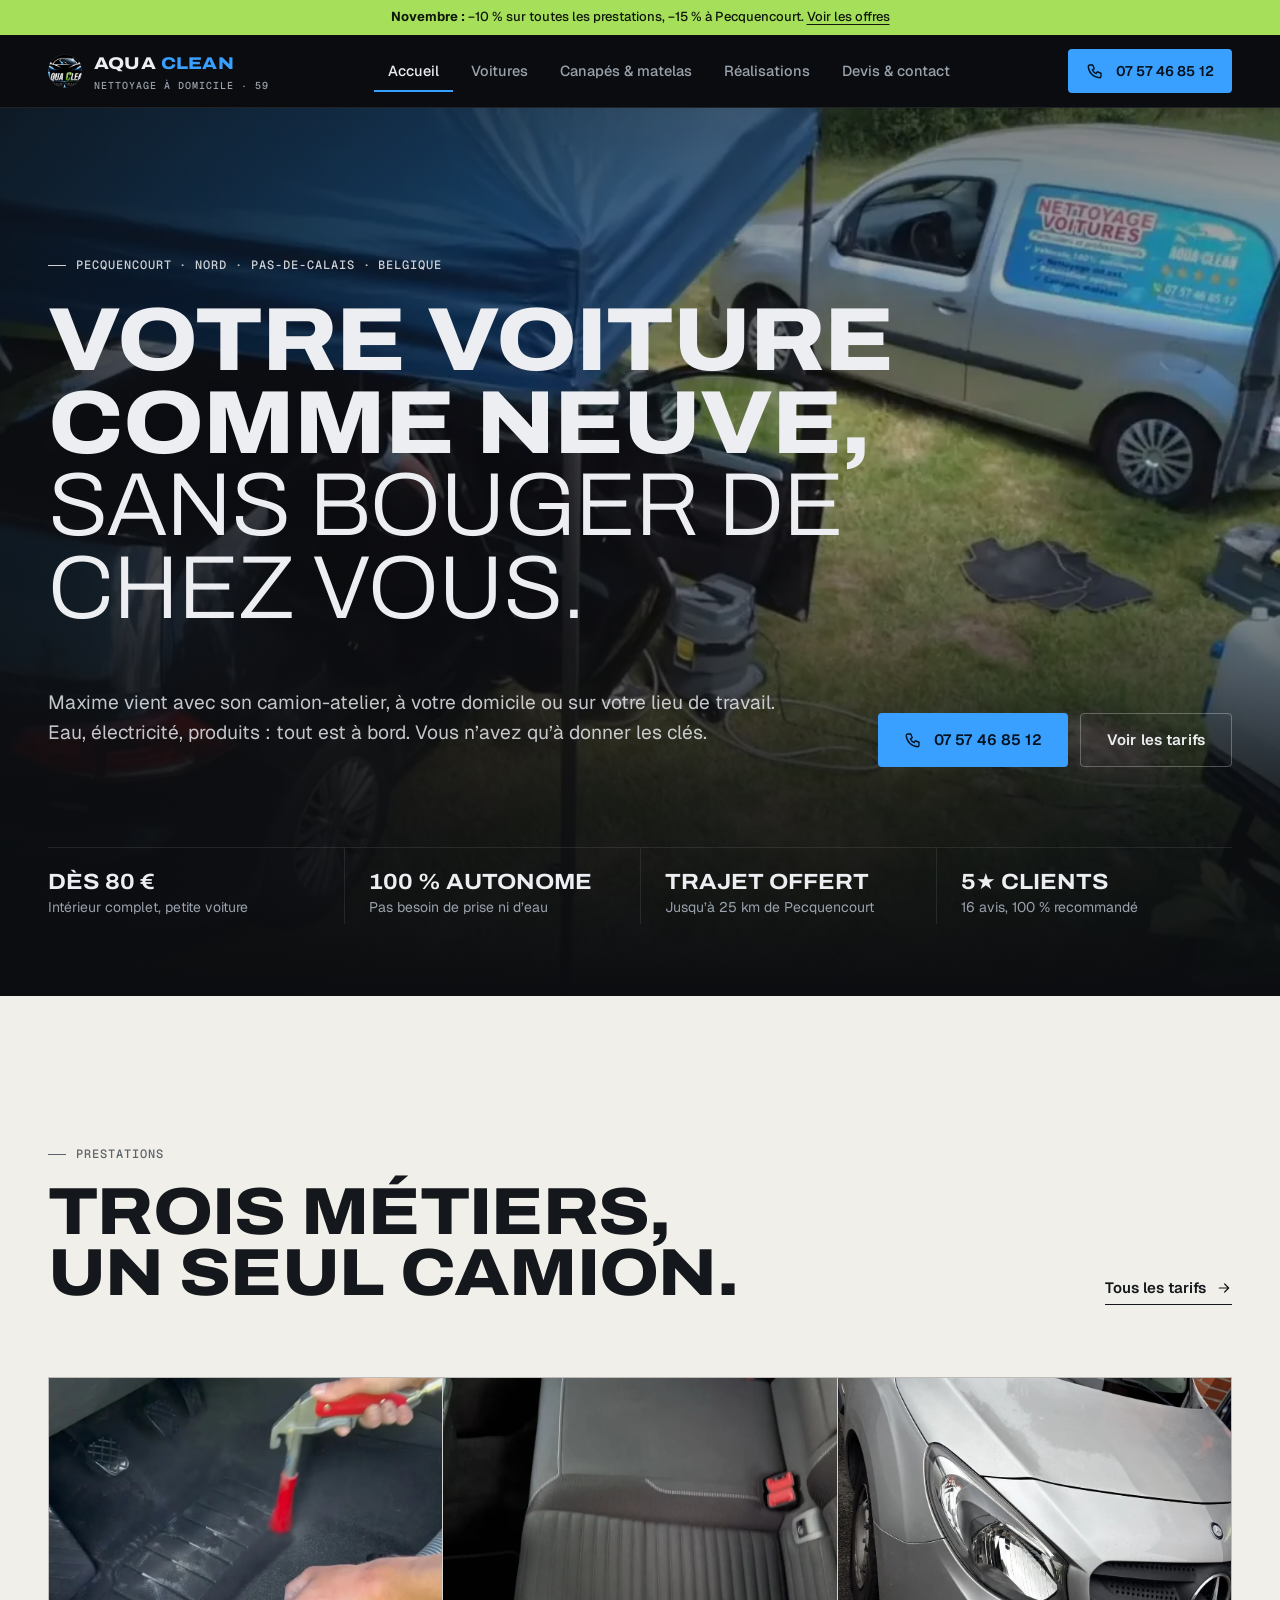
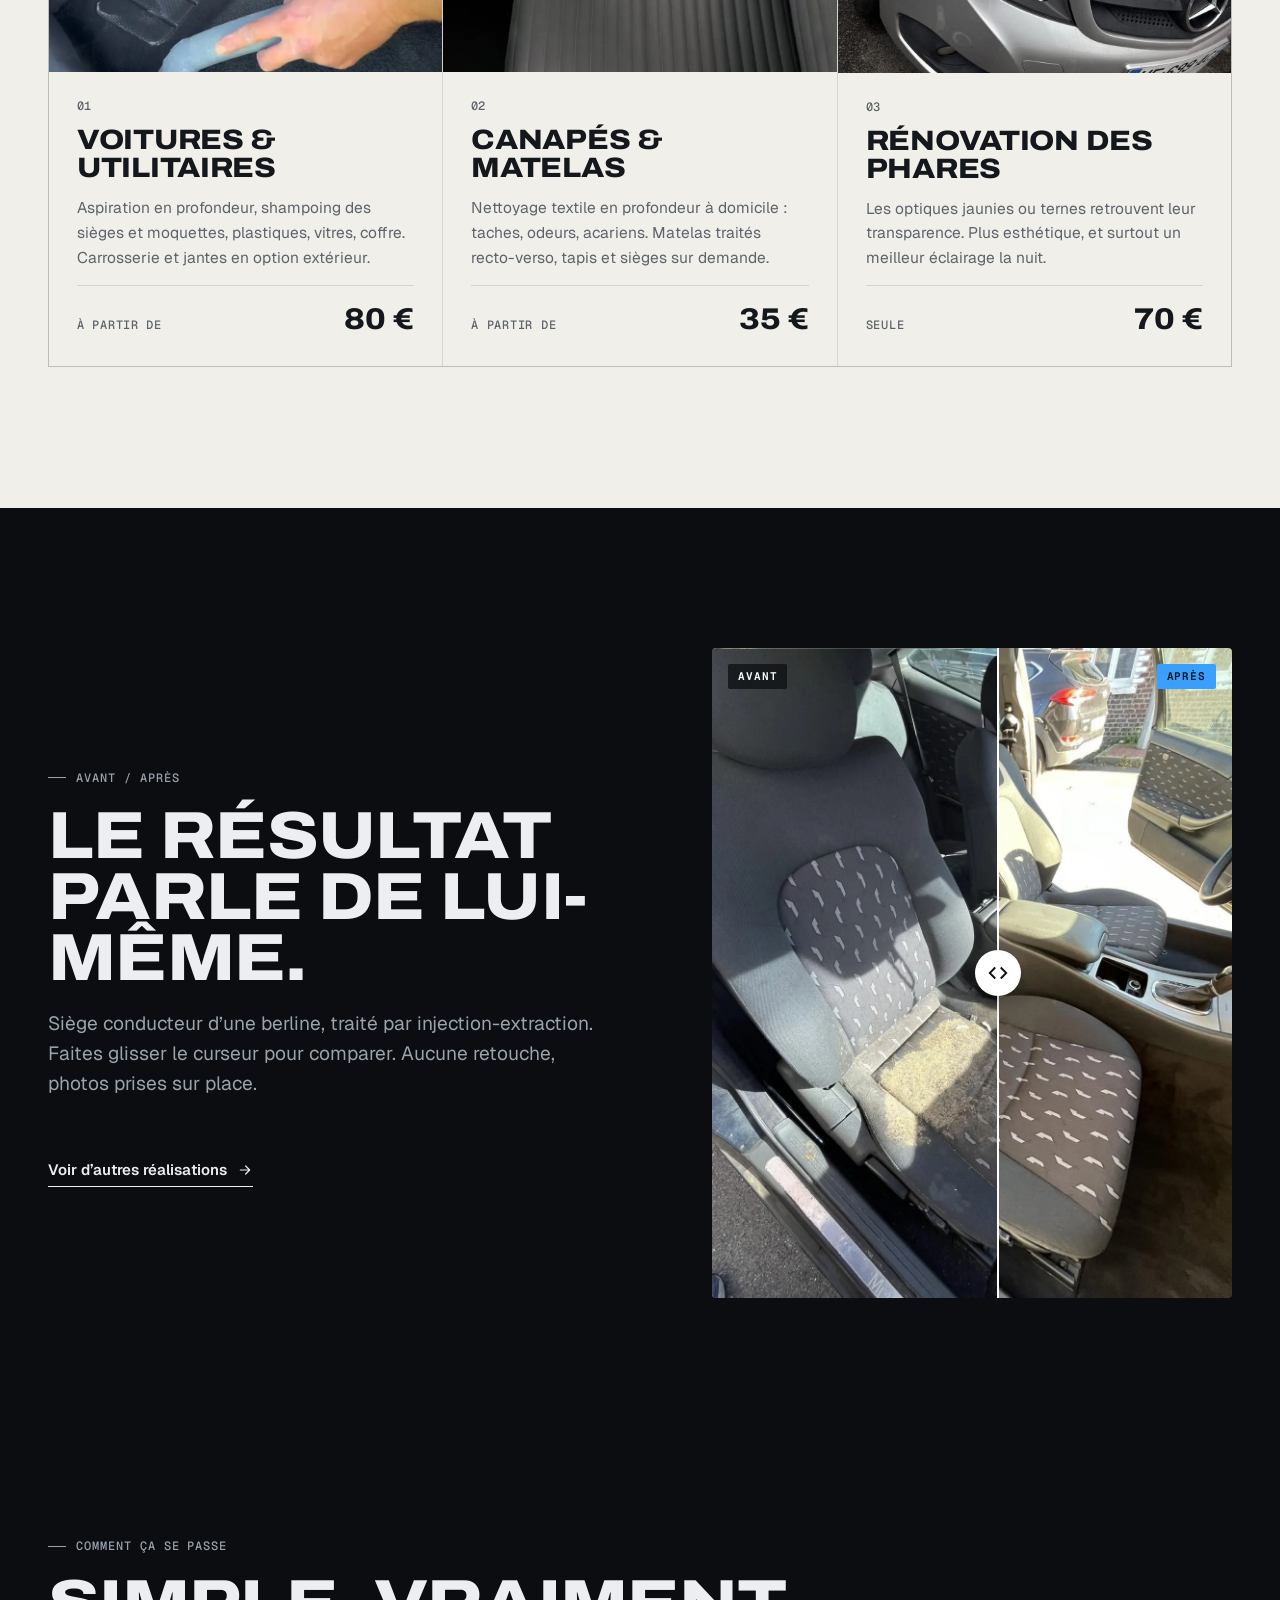
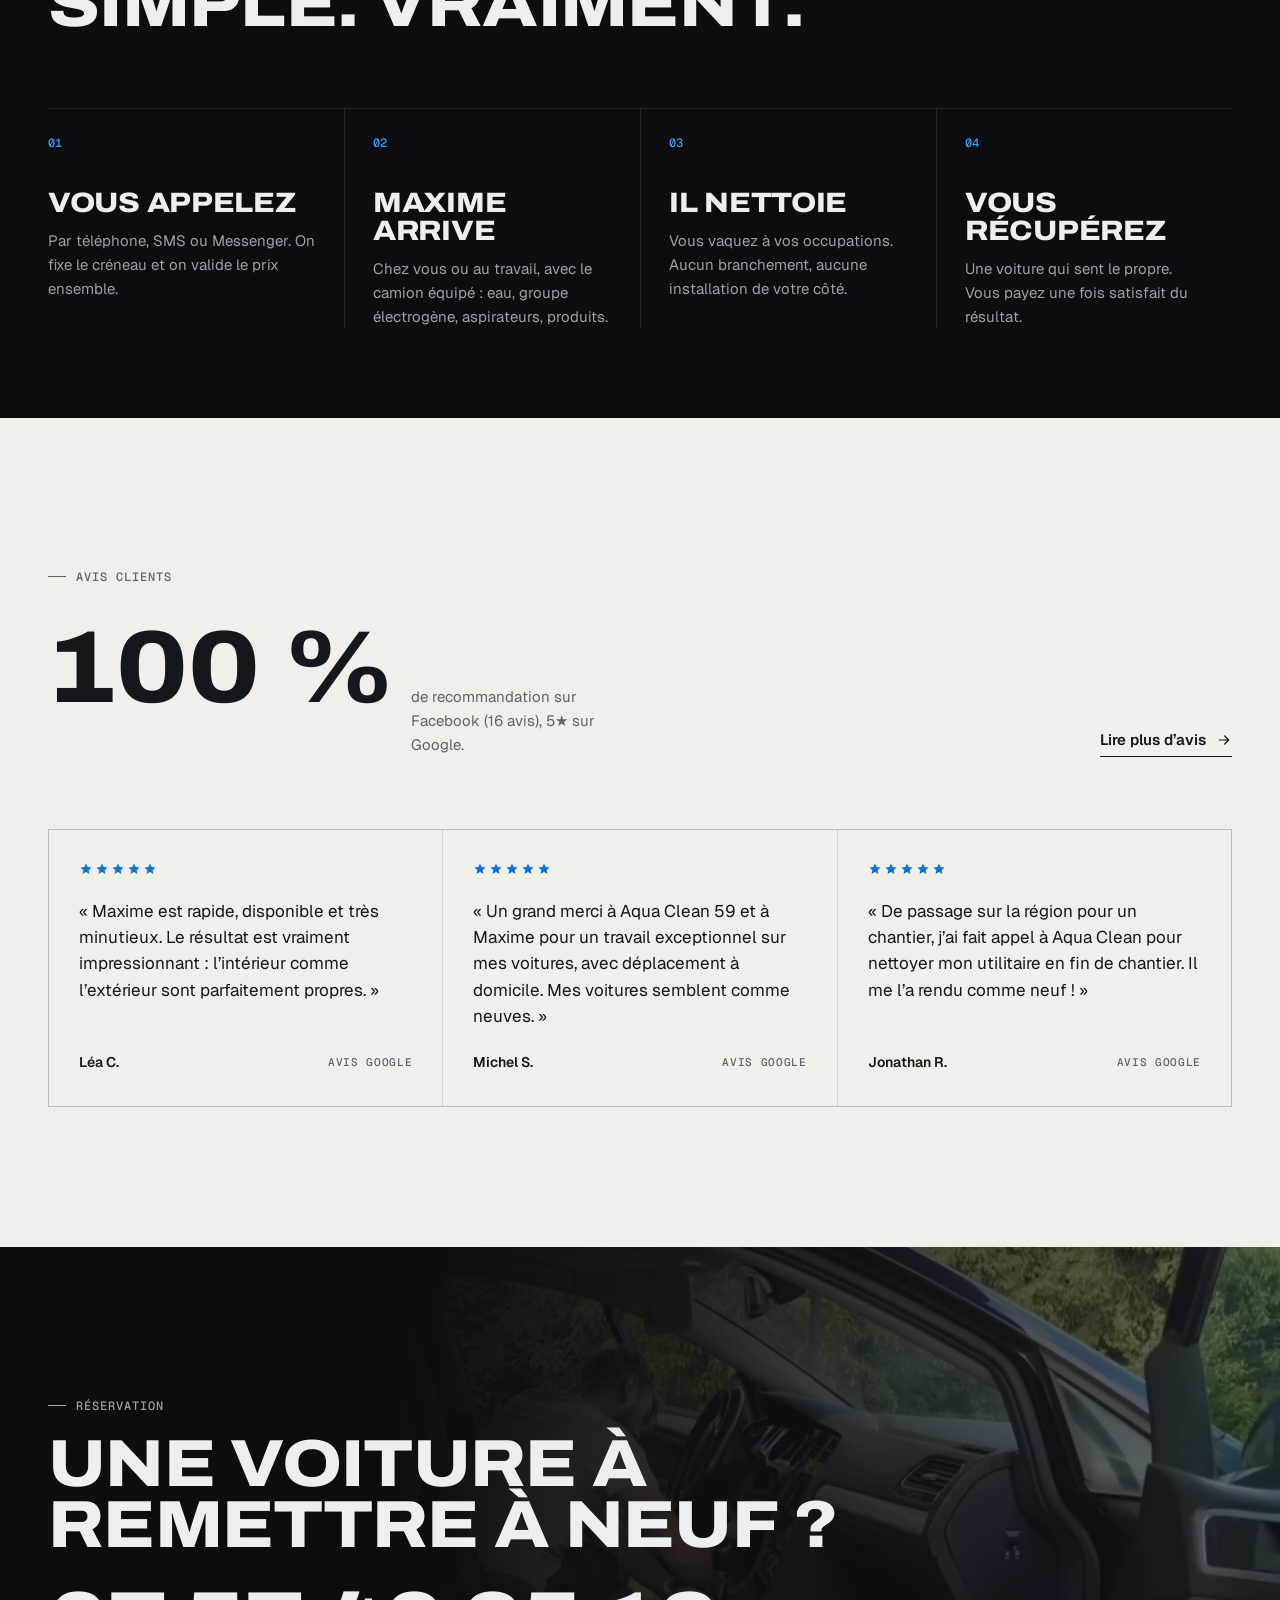
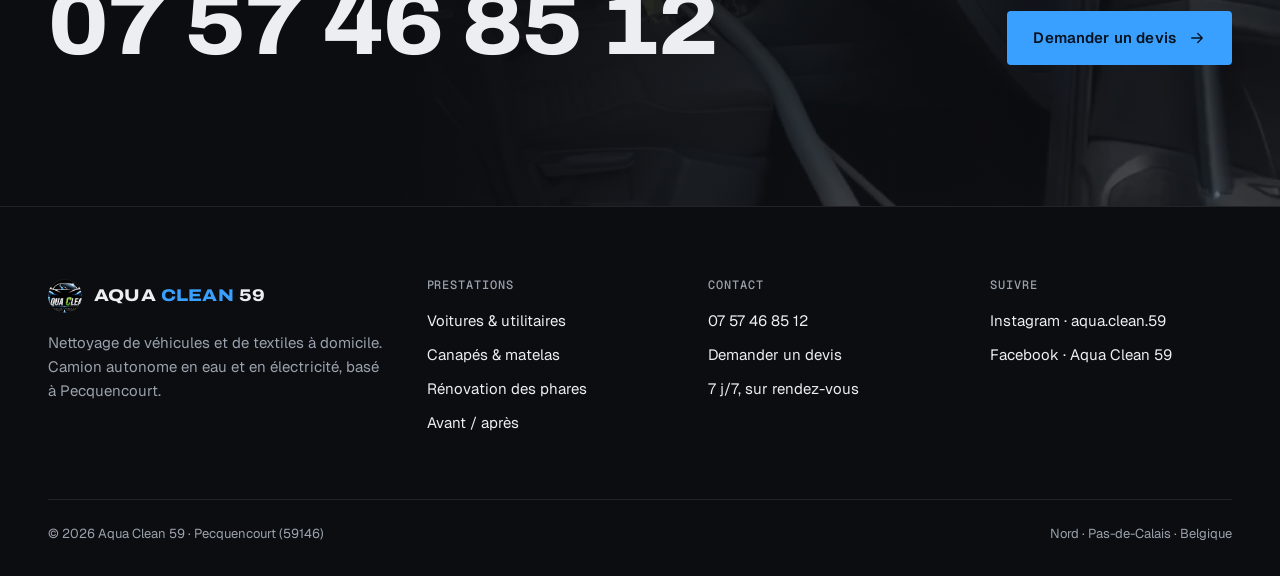
==== commit 426c7772: "Hero mobile épuré : accroche courte, chiffres clés sur une ligne, fond plus sombre Co-Authored-By: C" ====
--- a/site/index.html
+++ b/site/index.html
@@ -40,17 +40,18 @@
     <span class="label">Pecquencourt · Nord · Pas-de-Calais · Belgique</span>
     <h1 class="display h1">Votre voiture comme neuve, <span class="thin">sans bouger de chez vous.</span></h1>
     <div class="hero-bottom">
-      <p class="lead">Maxime vient avec son camion-atelier, à votre domicile ou sur votre lieu de travail. Eau, électricité, produits&nbsp;: tout est à bord. Vous n’avez qu’à donner les clés.</p>
+      <p class="lead hide-m">Maxime vient avec son camion-atelier, à votre domicile ou sur votre lieu de travail. Eau, électricité, produits&nbsp;: tout est à bord. Vous n’avez qu’à donner les clés.</p>
+      <p class="lead show-m">Lavage à domicile ou sur votre lieu de travail, autour de Pecquencourt.</p>
       <div class="hero-actions">
         <a class="btn btn-primary" href="tel:+33757468512"><svg viewBox="0 0 24 24" fill="none" stroke="currentColor" stroke-width="1.8" stroke-linecap="round" stroke-linejoin="round" aria-hidden="true"><path d="M5 4h4l2 5-2.5 1.5a11 11 0 0 0 5 5L15 13l5 2v4a2 2 0 0 1-2 2A16 16 0 0 1 3 6a2 2 0 0 1 2-2"/></svg>07 57 46 85 12</a>
-        <a class="btn btn-ghost" href="voitures.html">Voir les tarifs</a>
+        <a class="btn btn-ghost" href="voitures.html"><span class="hide-m">Voir les tarifs</span><span class="show-m">Tarifs</span></a>
       </div>
     </div>
     <div class="facts">
       <div class="fact"><b>Dès 80 €</b><span>Intérieur complet, petite voiture</span></div>
       <div class="fact"><b>100 % autonome</b><span>Pas besoin de prise ni d’eau</span></div>
-      <div class="fact"><b>0 € déplacement</b><span>Jusqu’à 25 km de Pecquencourt</span></div>
-      <div class="fact"><b>100 % recommandé</b><span>16 avis Facebook, 5★ sur Google</span></div>
+      <div class="fact"><b>Trajet offert</b><span>Jusqu’à 25 km de Pecquencourt</span></div>
+      <div class="fact"><b>5★ clients</b><span>16 avis, 100 % recommandé</span></div>
     </div>
   </div>
 </section>
--- a/site/assets/style.css
+++ b/site/assets/style.css
@@ -493,5 +493,27 @@
   html { scroll-behavior: auto; }
 }
 
+.show-m { display: none; }
+@media (max-width: 760px) { .hide-m { display: none; } .show-m { display: block; } }
+
+/* hero mobile : épuré */
+@media (max-width: 760px) {
+  .hero { min-height: calc(100svh - 120px); padding: 48px 0 28px; }
+  .hero::after {
+    background: linear-gradient(180deg, rgba(11,13,16,.35) 0%, rgba(11,13,16,.55) 40%, rgba(11,13,16,.92) 75%, var(--ink) 100%);
+  }
+  .hero .label { display: none; }
+  .hero h1 { font-size: clamp(38px, 11vw, 52px); }
+  .hero-bottom { margin-top: 18px; gap: 22px; }
+  .hero-bottom .lead { font-size: 16px; }
+  .hero-actions { display: grid; grid-template-columns: 1.3fr 1fr; gap: 8px; }
+  .hero-actions .btn { justify-content: center; padding: 0 14px; height: 52px; }
+  .facts { margin-top: 28px; }
+  .fact, .fact + .fact { padding: 14px 12px 12px 0; }
+  .fact:nth-child(even) { padding-left: 14px; }
+  .fact b { font-size: 14px; font-stretch: 105%; }
+  .fact span { display: none; }
+}
+
 .mt-s { margin-top: 20px; } .mt-m { margin-top: 40px; } .mt-l { margin-top: 72px; }
 .sr-only { position: absolute; width: 1px; height: 1px; overflow: hidden; clip: rect(0 0 0 0); white-space: nowrap; }
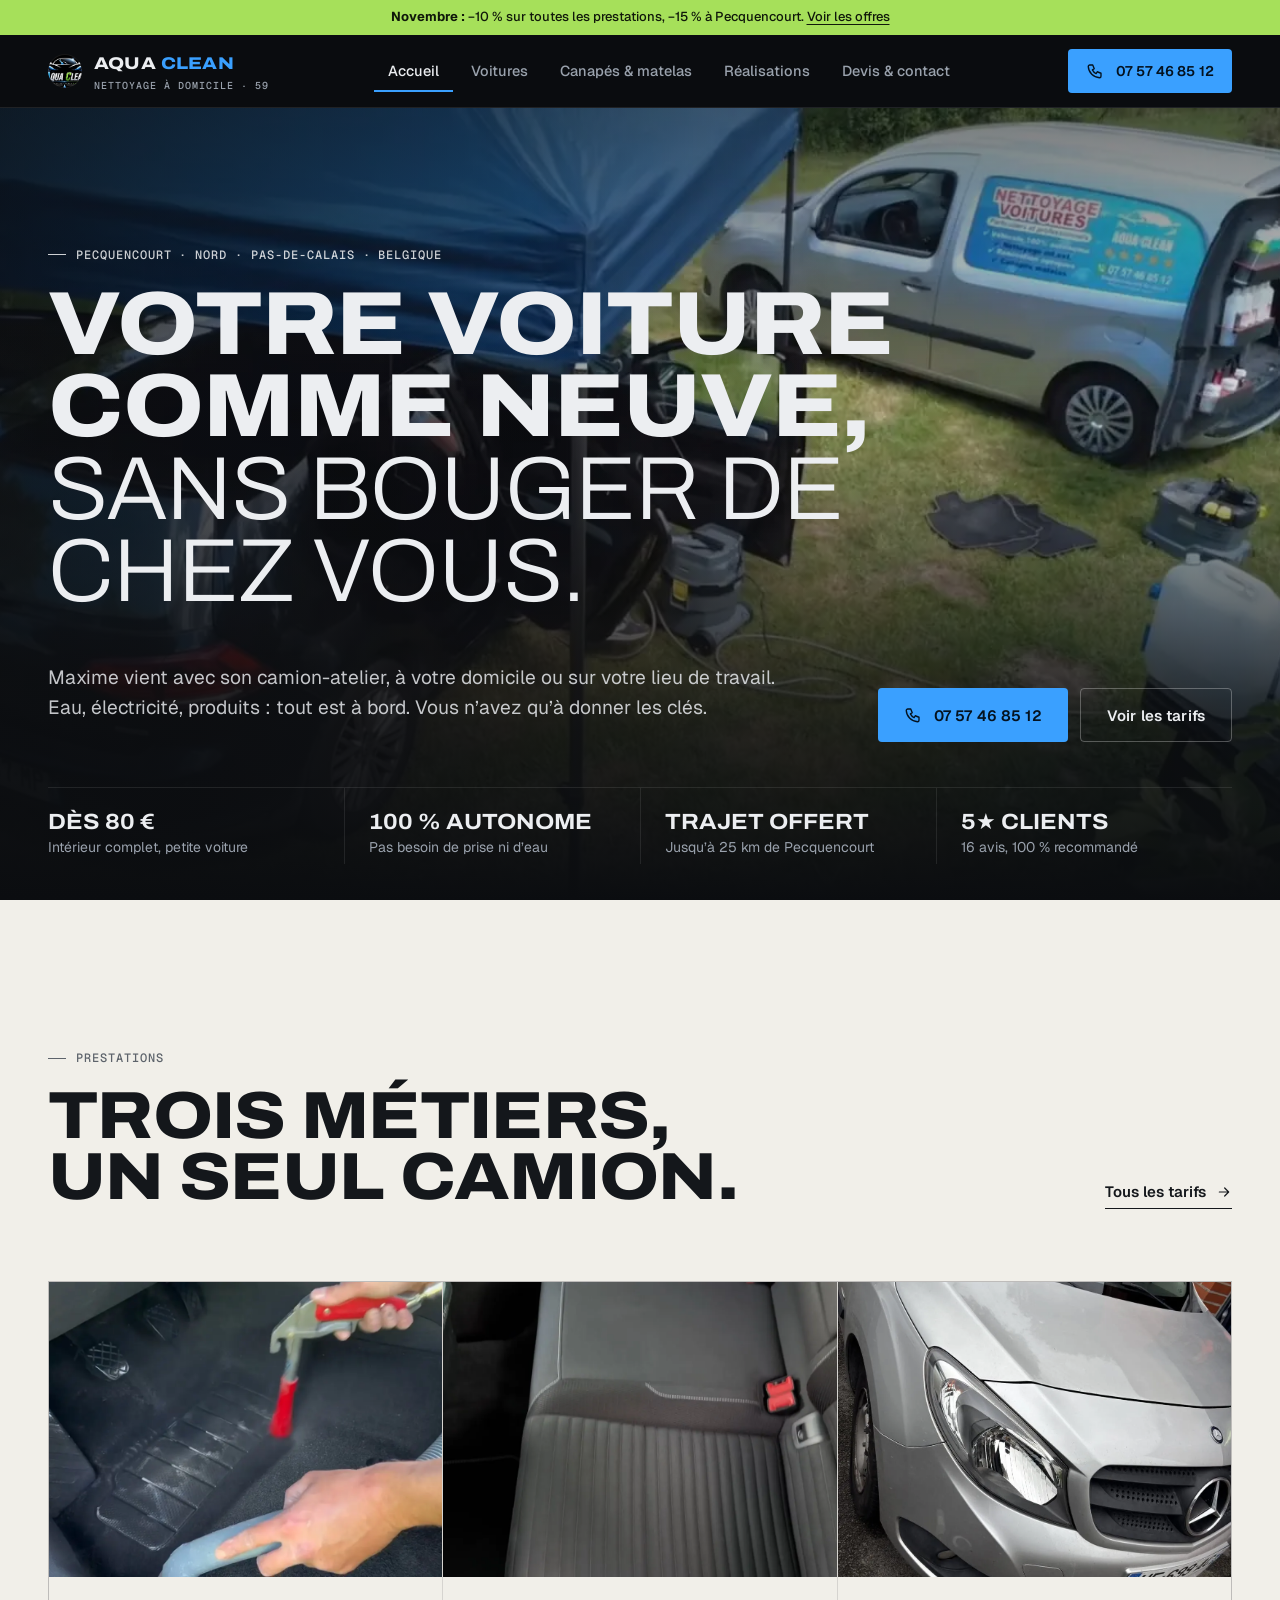
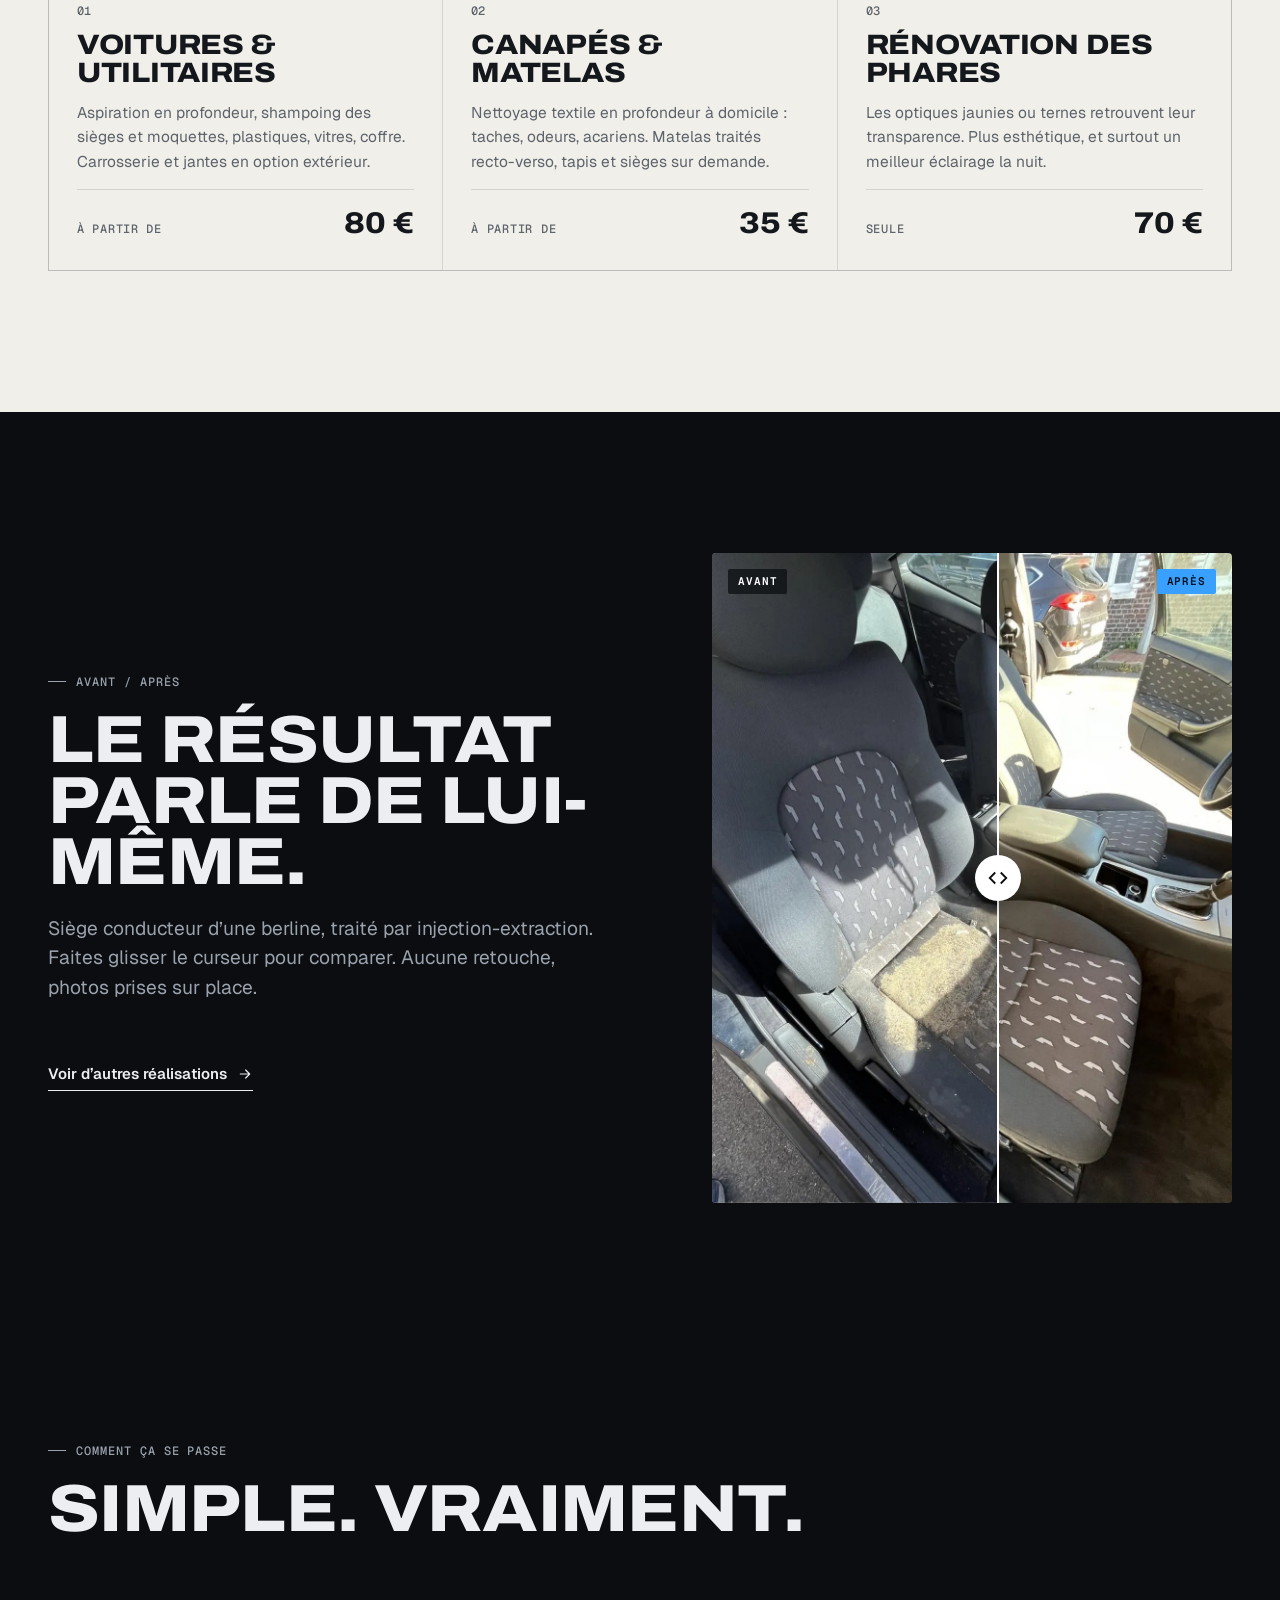
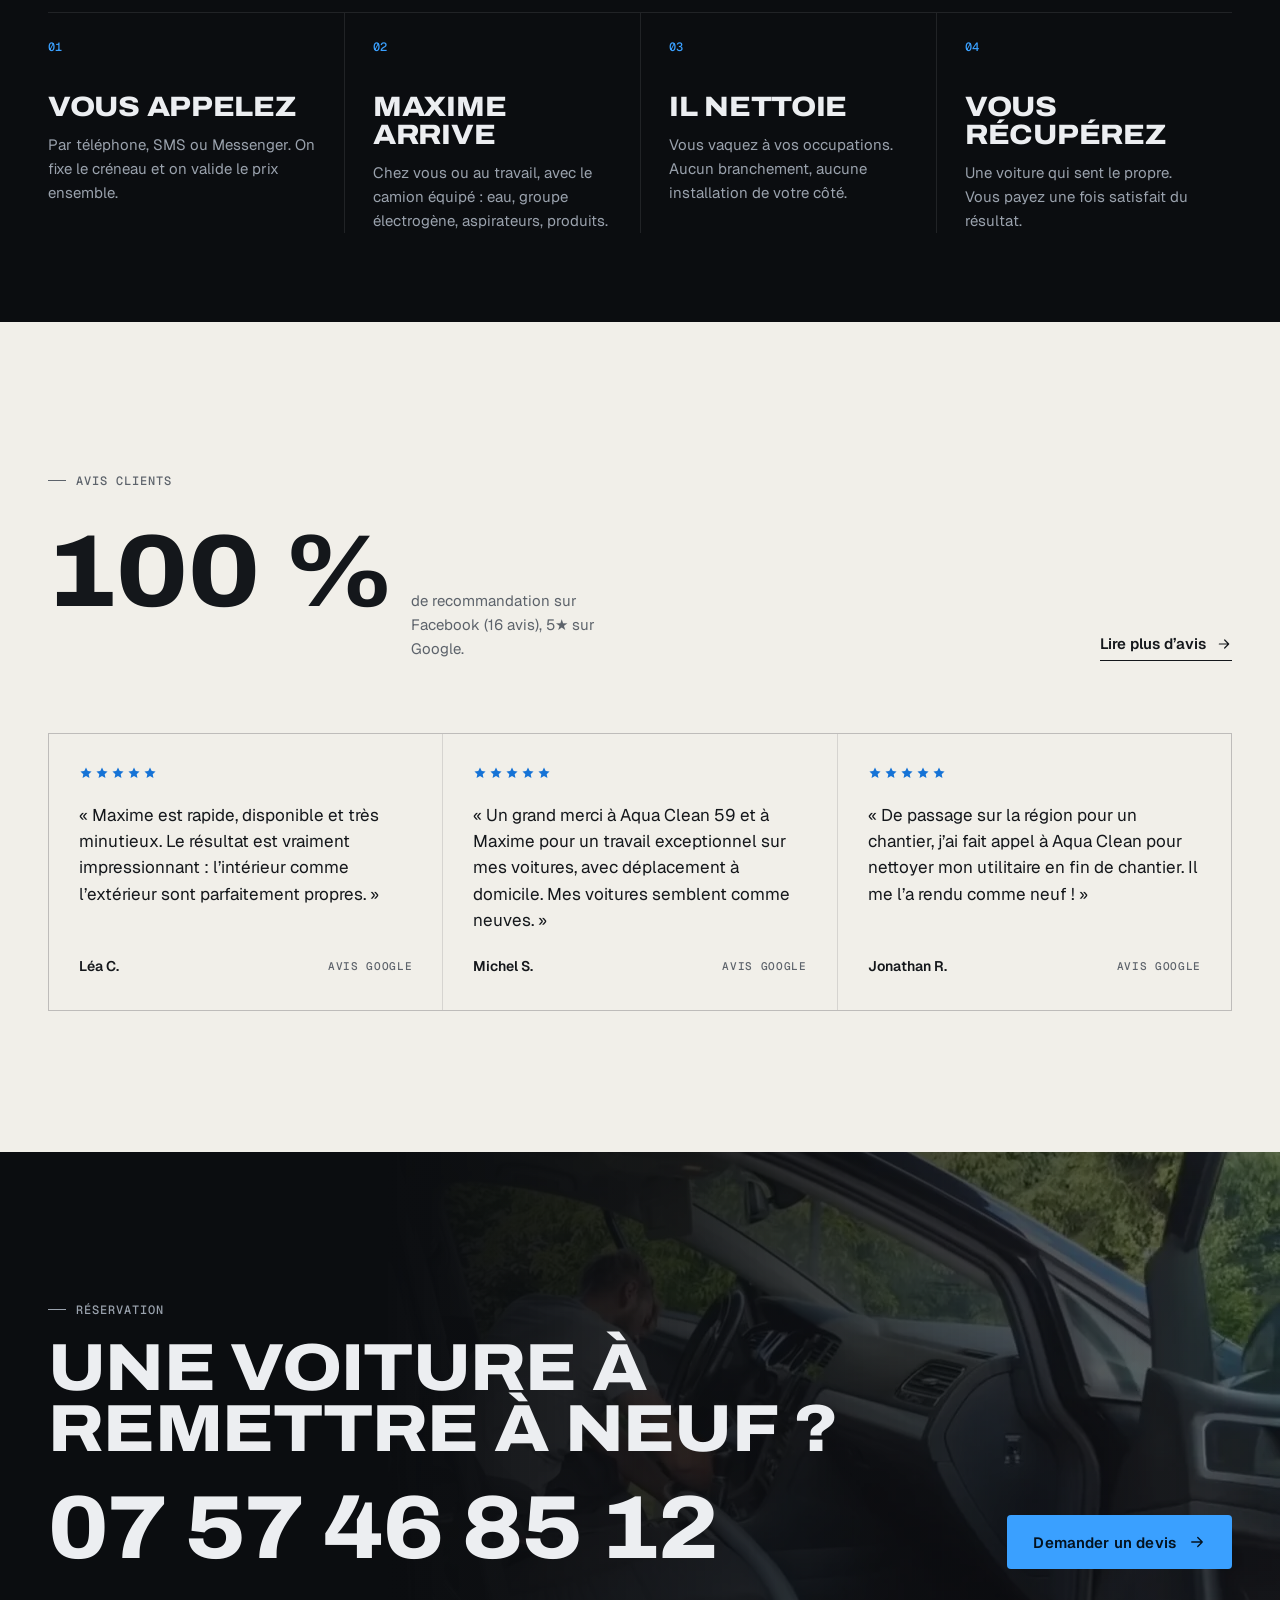
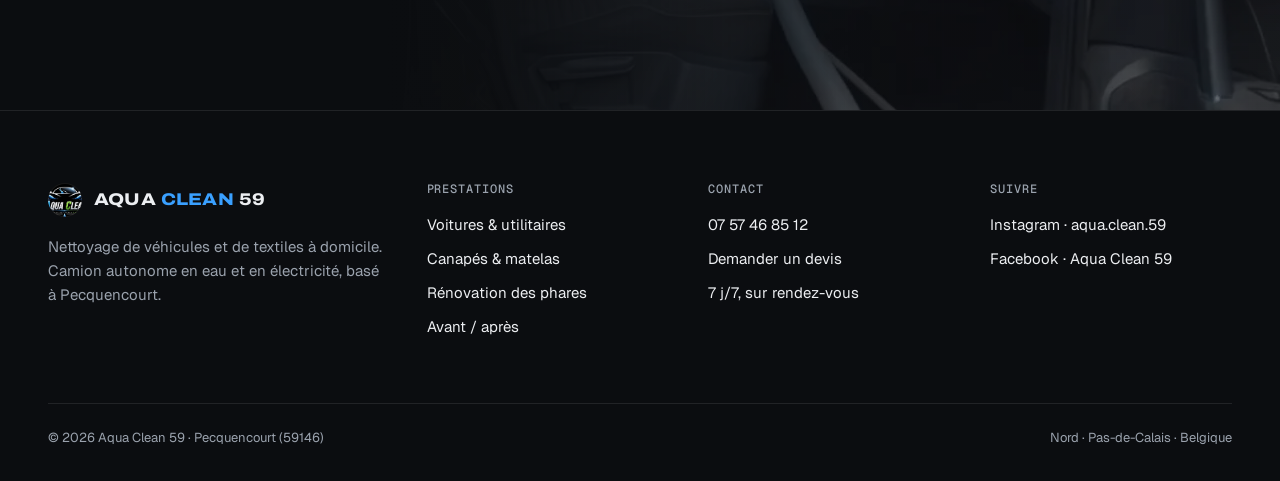
==== commit 03d83918: "Hero mobile : plein écran fiable sur Safari, textes plus lisibles - Mesure de la place au-dessus du " ====
--- a/site/index.html
+++ b/site/index.html
@@ -13,7 +13,7 @@
 <link rel="preconnect" href="https://fonts.googleapis.com">
 <link rel="preconnect" href="https://fonts.gstatic.com" crossorigin>
 <link href="https://fonts.googleapis.com/css2?family=Archivo:wdth,wght@62..125,300..900&family=Geist:wght@400;500;600;700&family=Geist+Mono:wght@500&display=swap" rel="stylesheet">
-<link rel="stylesheet" href="assets/style.css">
+<link rel="stylesheet" href="assets/style.css?v=202611061715">
 </head>
 <body>
 <div class="promo-bar"><strong>Novembre :</strong> −10 % sur toutes les prestations, −15 % à Pecquencourt. <a href="voitures.html#offres">Voir les offres</a></div>
@@ -203,6 +203,6 @@
   <a class="btn btn-primary" href="tel:+33757468512"><svg viewBox="0 0 24 24" fill="none" stroke="currentColor" stroke-width="1.8" stroke-linecap="round" stroke-linejoin="round" aria-hidden="true"><path d="M5 4h4l2 5-2.5 1.5a11 11 0 0 0 5 5L15 13l5 2v4a2 2 0 0 1-2 2A16 16 0 0 1 3 6a2 2 0 0 1 2-2"/></svg>Appeler</a>
   <a class="btn btn-ghost" href="contact.html"><svg viewBox="0 0 24 24" fill="none" stroke="currentColor" stroke-width="1.8" stroke-linecap="round" stroke-linejoin="round" aria-hidden="true"><path d="M4 5h16v11H8l-4 4z"/></svg>Devis</a>
 </div>
-<script src="assets/main.js" defer></script>
+<script src="assets/main.js?v=202611061715" defer></script>
 </body>
 </html>
--- a/site/assets/style.css
+++ b/site/assets/style.css
@@ -59,6 +59,7 @@
   margin: 0;
 }
 .h1 { font-size: clamp(42px, 7vw, 108px); }
+.hero .h1 { font-size: clamp(38px, min(7vw, 11vh), 108px); }
 .h2 { font-size: clamp(34px, 5.2vw, 72px); }
 .h3 { font-size: clamp(22px, 2.2vw, 28px); line-height: 1; }
 .thin { font-weight: 300; font-stretch: 100%; }
@@ -182,10 +183,15 @@
 
 /* ---------- hero ---------- */
 .hero {
-  position: relative; min-height: min(92svh, 920px);
+  position: relative;
+  /* plein écran à l'ouverture : on retire le header (72px) et le bandeau promo */
+  min-height: calc(100vh - var(--hero-top, 72px));
+  min-height: calc(100svh - var(--hero-top, 72px));
+  /* hauteur visible réelle (barre d'adresse mobile comprise) : pas de blanc en bas */
+  min-height: calc(100dvh - var(--hero-top, 72px));
   display: flex; align-items: flex-end;
   overflow: hidden; isolation: isolate;
-  padding: 140px 0 clamp(40px, 6vw, 72px);
+  padding: clamp(40px, 6vh, 72px) 0 clamp(28px, 4vh, 48px);
 }
 .hero-media { position: absolute; inset: 0; z-index: -2; }
 .hero-media video, .hero-media img { width: 100%; height: 100%; object-fit: cover; }
@@ -195,9 +201,9 @@
     linear-gradient(180deg, rgba(11,13,16,.55) 0%, rgba(11,13,16,.15) 35%, rgba(11,13,16,.85) 78%, var(--ink) 100%),
     linear-gradient(90deg, rgba(11,13,16,.75) 0%, rgba(11,13,16,0) 65%);
 }
-.hero .label { color: rgba(255,255,255,.8); margin-bottom: 28px; }
+.hero .label { color: rgba(255,255,255,.8); margin-bottom: clamp(16px, 2.5vh, 28px); }
 .hero h1 { max-width: 15ch; }
-.hero-bottom { display: grid; grid-template-columns: 1fr auto; align-items: end; gap: 40px; margin-top: 40px; }
+.hero-bottom { display: grid; grid-template-columns: 1fr auto; align-items: end; gap: 40px; margin-top: clamp(20px, 3.5vh, 40px); }
 .hero-bottom .lead { color: rgba(236,238,241,.82); }
 .hero-actions { display: flex; flex-wrap: wrap; gap: 12px; }
 @media (max-width: 860px) { .hero-bottom { grid-template-columns: 1fr; } }
@@ -205,7 +211,7 @@
 .facts {
   display: grid; grid-template-columns: repeat(4, 1fr);
   border-top: 1px solid var(--line);
-  margin-top: clamp(48px, 7vw, 80px);
+  margin-top: clamp(28px, 5vh, 72px);
 }
 .fact { padding: 22px 24px 4px 0; }
 .fact + .fact { padding-left: 24px; border-left: 1px solid var(--line); }
@@ -498,21 +504,30 @@
 
 /* hero mobile : épuré */
 @media (max-width: 760px) {
-  .hero { min-height: calc(100svh - 120px); padding: 48px 0 28px; }
+  .hero { padding: 24px 0 20px; }
   .hero::after {
     background: linear-gradient(180deg, rgba(11,13,16,.35) 0%, rgba(11,13,16,.55) 40%, rgba(11,13,16,.92) 75%, var(--ink) 100%);
   }
   .hero .label { display: none; }
-  .hero h1 { font-size: clamp(38px, 11vw, 52px); }
-  .hero-bottom { margin-top: 18px; gap: 22px; }
-  .hero-bottom .lead { font-size: 16px; }
+  .hero .h1 { font-size: clamp(36px, min(11.5vw, 6.2vh), 56px); }
+  .hero-bottom { margin-top: 16px; gap: 18px; }
+  .hero-bottom .lead { font-size: 18px; color: rgba(236,238,241,.92); }
   .hero-actions { display: grid; grid-template-columns: 1.3fr 1fr; gap: 8px; }
-  .hero-actions .btn { justify-content: center; padding: 0 14px; height: 52px; }
-  .facts { margin-top: 28px; }
+  .hero-actions .btn { justify-content: center; padding: 0 14px; height: 56px; font-size: 17px; }
+  .facts { margin-top: 20px; }
   .fact, .fact + .fact { padding: 14px 12px 12px 0; }
   .fact:nth-child(even) { padding-left: 14px; }
-  .fact b { font-size: 14px; font-stretch: 105%; }
+  .fact b { font-size: 16px; font-stretch: 100%; }
   .fact span { display: none; }
+  /* textes du haut plus lisibles sur téléphone */
+  .promo-bar { font-size: 14.5px; }
+  .brand-name { font-size: 19px; }
+  .brand-sub { font-size: 11.5px; letter-spacing: .06em; color: rgba(236,238,241,.75); }
+}
+@media (max-width: 370px) {
+  .brand-name { font-size: 17px; }
+  .brand-sub { font-size: 10px; letter-spacing: .04em; }
+  .fact b { font-size: 14.5px; }
 }
 
 .mt-s { margin-top: 20px; } .mt-m { margin-top: 40px; } .mt-l { margin-top: 72px; }
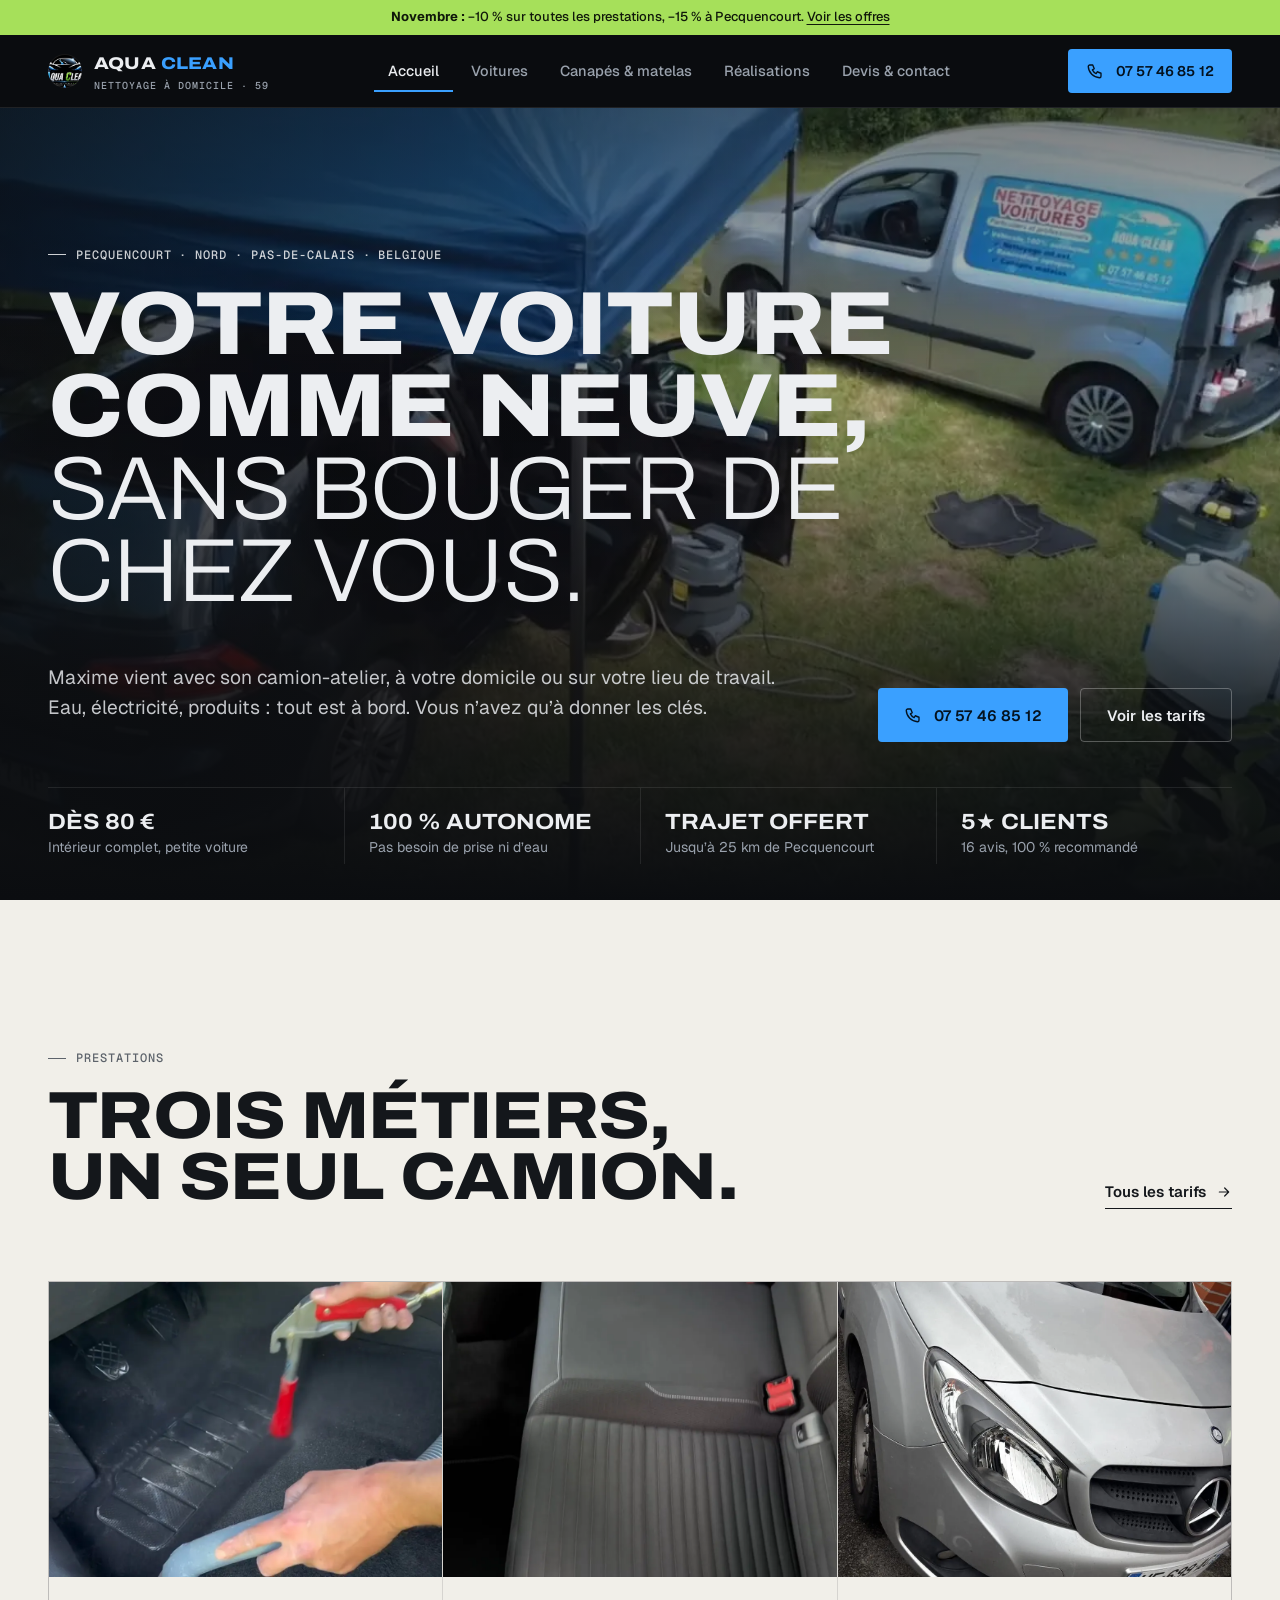
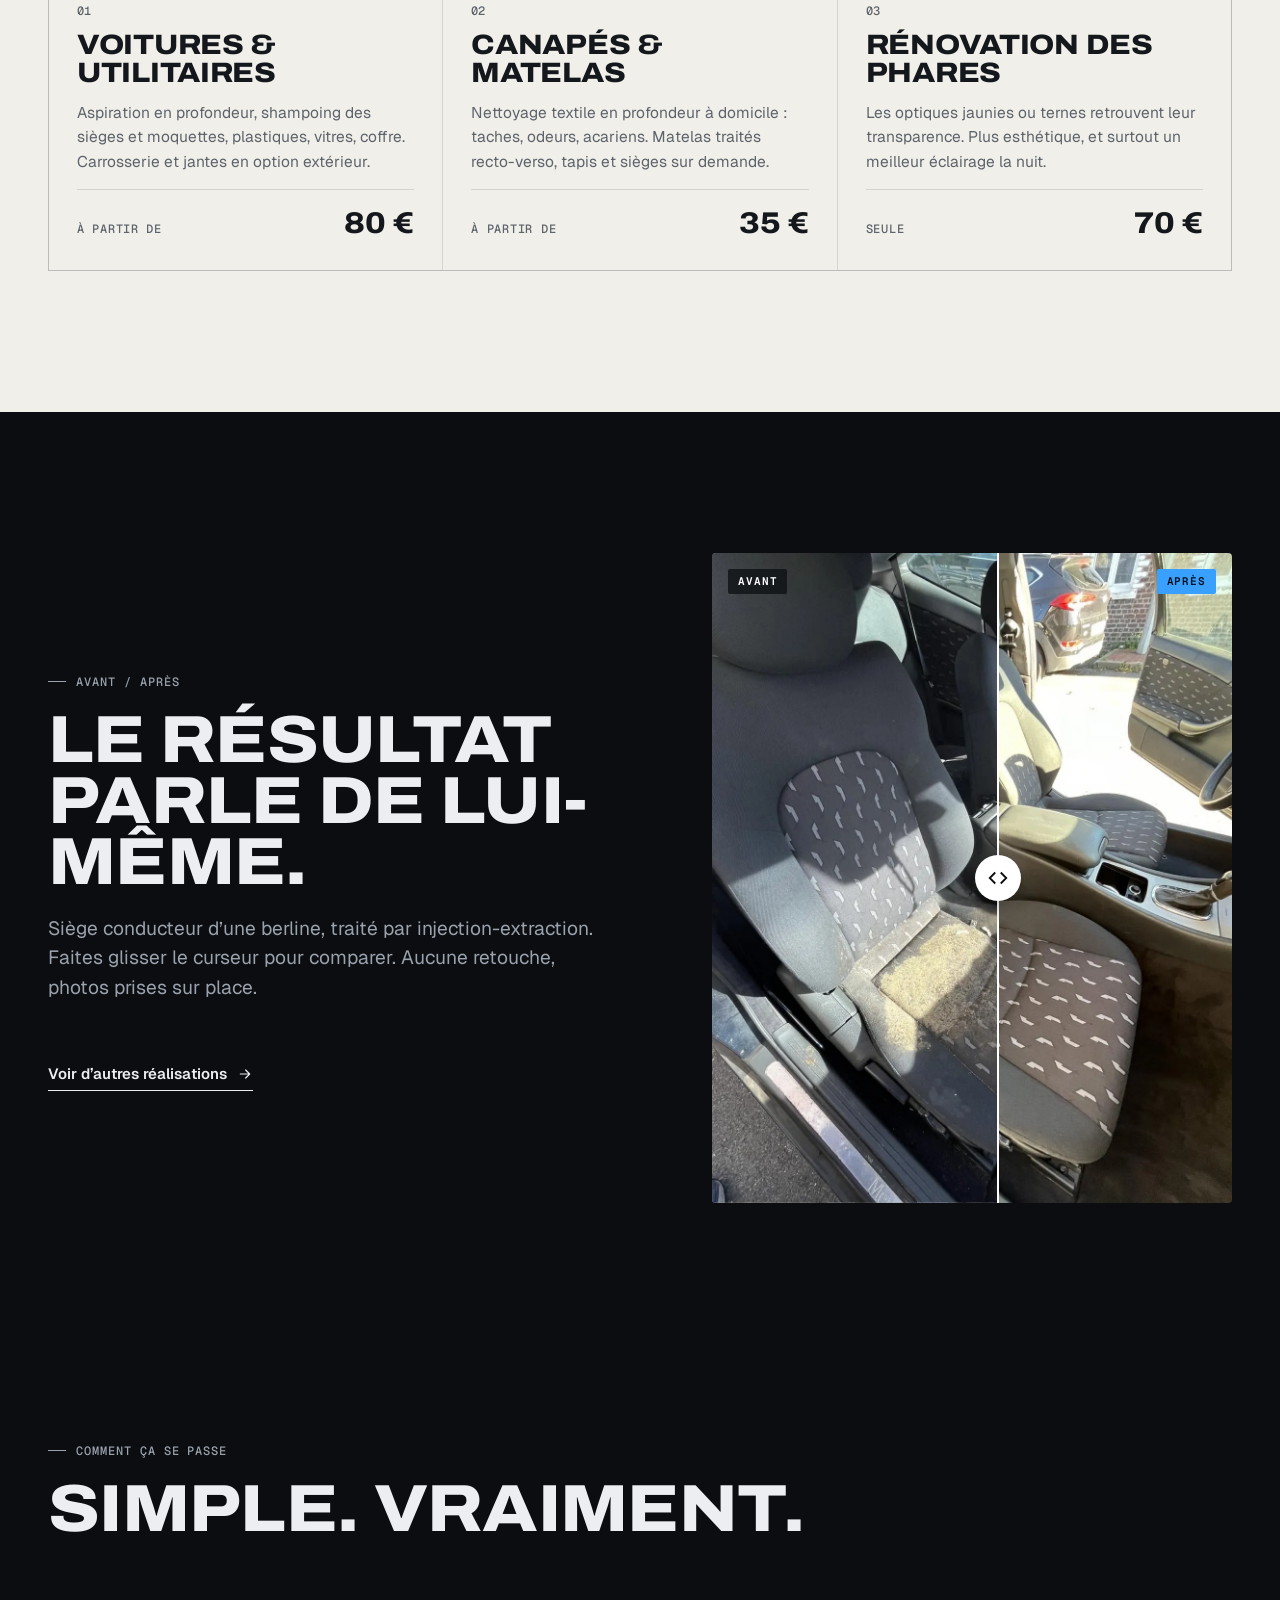
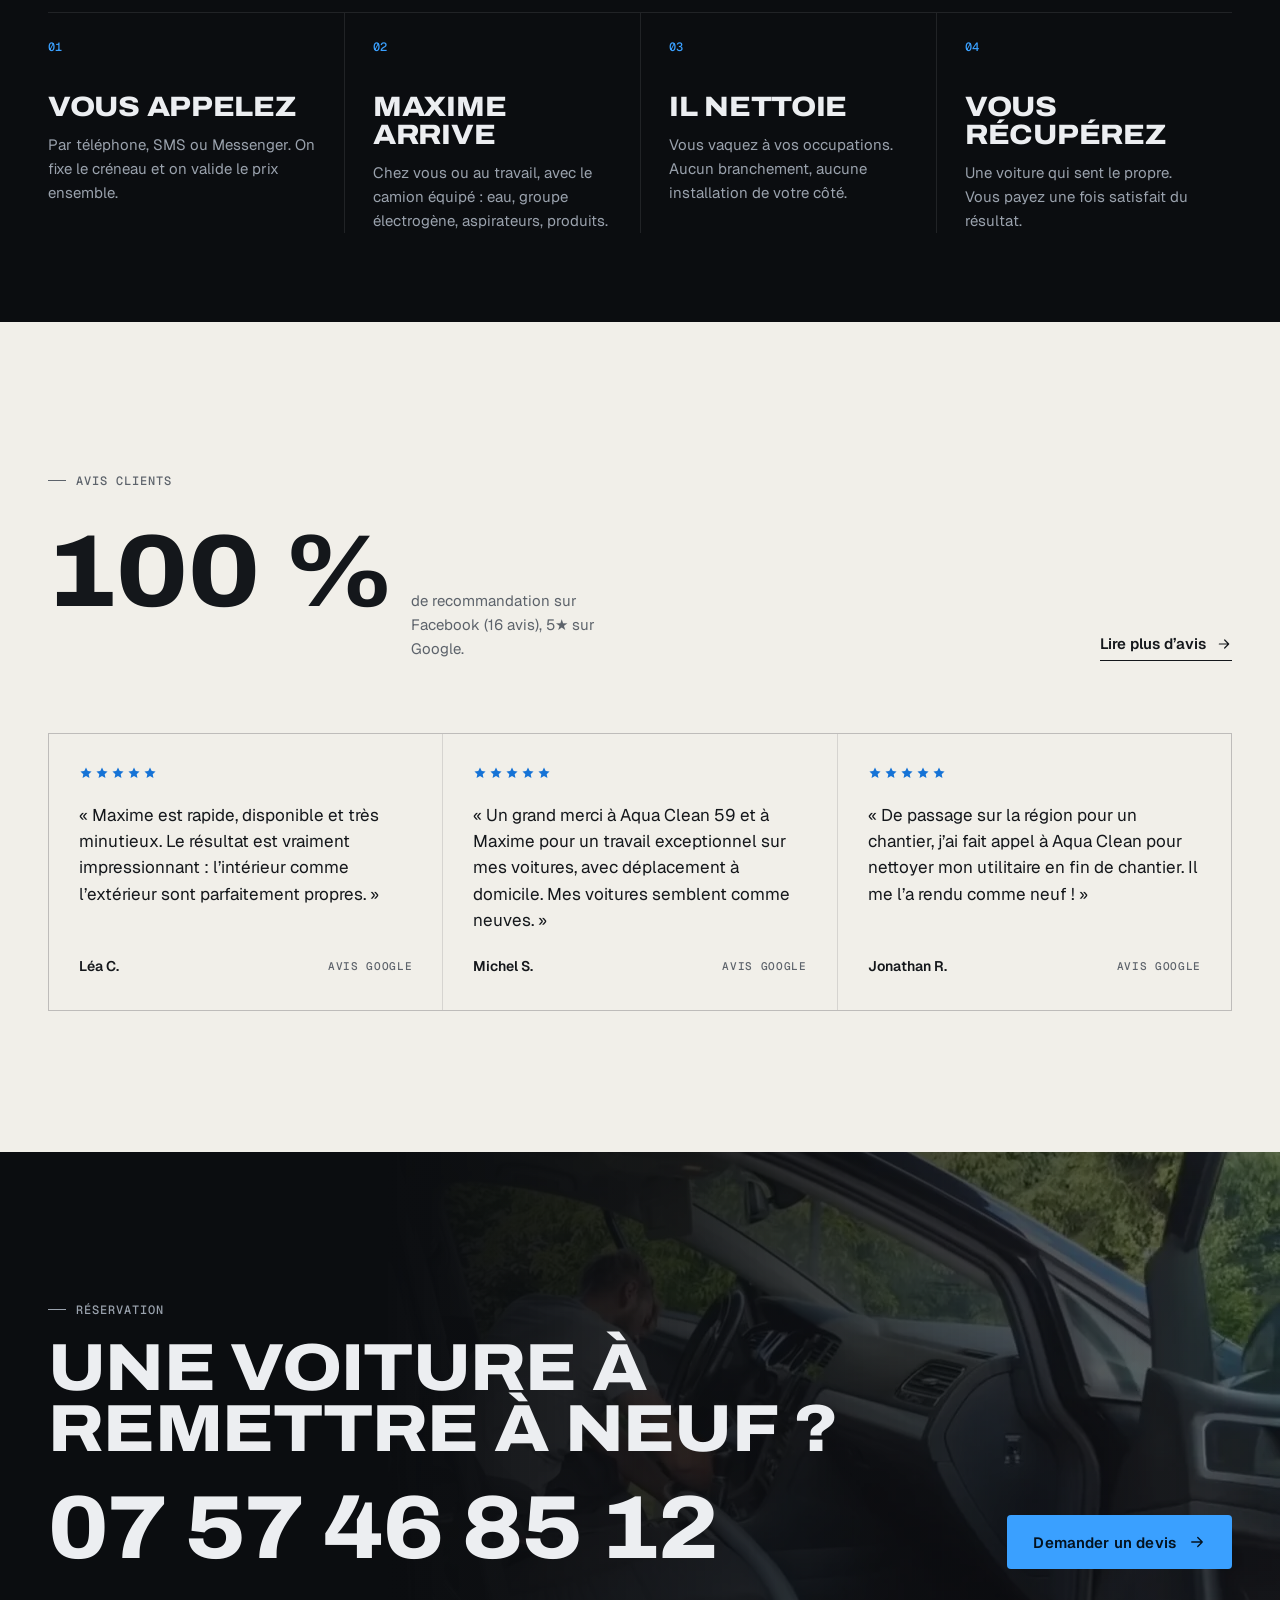
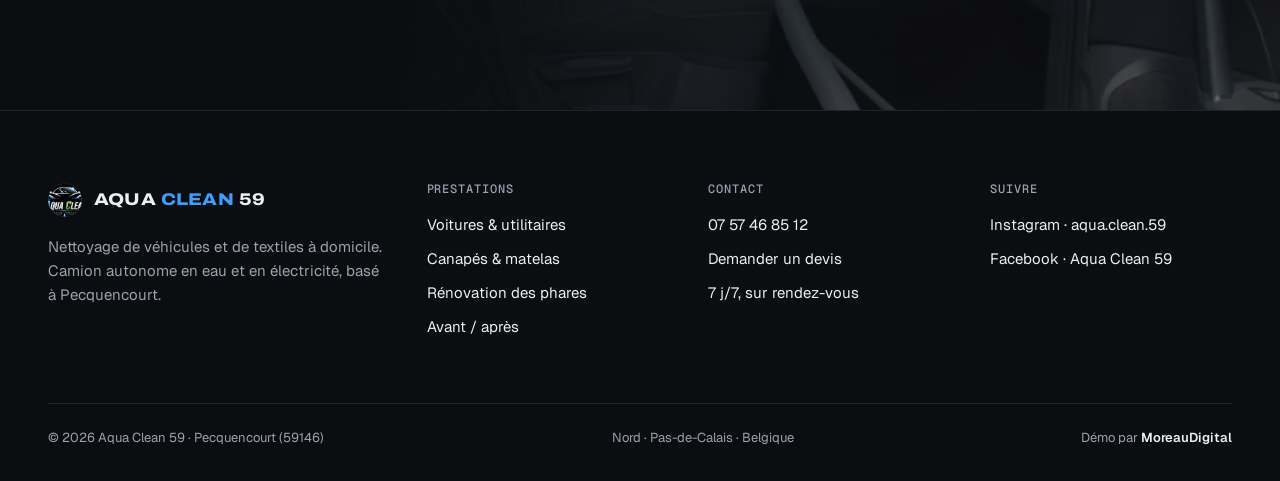
==== commit 6580db0f: "Footer : lien « Démo par MoreauDigital » vers moreaudigital.fr Co-Authored-By: Claude Opus 5.5 <nore" ====
--- a/site/index.html
+++ b/site/index.html
@@ -13,7 +13,7 @@
 <link rel="preconnect" href="https://fonts.googleapis.com">
 <link rel="preconnect" href="https://fonts.gstatic.com" crossorigin>
 <link href="https://fonts.googleapis.com/css2?family=Archivo:wdth,wght@62..125,300..900&family=Geist:wght@400;500;600;700&family=Geist+Mono:wght@500&display=swap" rel="stylesheet">
-<link rel="stylesheet" href="assets/style.css?v=202611061715">
+<link rel="stylesheet" href="assets/style.css?v=202611061730">
 </head>
 <body>
 <div class="promo-bar"><strong>Novembre :</strong> −10 % sur toutes les prestations, −15 % à Pecquencourt. <a href="voitures.html#offres">Voir les offres</a></div>
@@ -196,13 +196,13 @@
         <li><a href="https://www.facebook.com/search/top?q=Aqua%20Clean%2059" target="_blank" rel="noopener">Facebook · Aqua Clean 59</a></li>
       </ul></div>
     </div>
-    <div class="footer-legal"><span>© <span data-year>2026</span> Aqua Clean 59 · Pecquencourt (59146)</span><span>Nord · Pas-de-Calais · Belgique</span></div>
+    <div class="footer-legal"><span>© <span data-year>2026</span> Aqua Clean 59 · Pecquencourt (59146)</span><span>Nord · Pas-de-Calais · Belgique</span><a class="credit" href="https://moreaudigital.fr" target="_blank" rel="noopener">Démo par <b>MoreauDigital</b></a></div>
   </div>
 </footer>
 <div class="callbar">
   <a class="btn btn-primary" href="tel:+33757468512"><svg viewBox="0 0 24 24" fill="none" stroke="currentColor" stroke-width="1.8" stroke-linecap="round" stroke-linejoin="round" aria-hidden="true"><path d="M5 4h4l2 5-2.5 1.5a11 11 0 0 0 5 5L15 13l5 2v4a2 2 0 0 1-2 2A16 16 0 0 1 3 6a2 2 0 0 1 2-2"/></svg>Appeler</a>
   <a class="btn btn-ghost" href="contact.html"><svg viewBox="0 0 24 24" fill="none" stroke="currentColor" stroke-width="1.8" stroke-linecap="round" stroke-linejoin="round" aria-hidden="true"><path d="M4 5h16v11H8l-4 4z"/></svg>Devis</a>
 </div>
-<script src="assets/main.js?v=202611061715" defer></script>
+<script src="assets/main.js?v=202611061730" defer></script>
 </body>
 </html>
--- a/site/assets/style.css
+++ b/site/assets/style.css
@@ -475,6 +475,9 @@
 .footer-grid a:hover { color: var(--aqua); }
 .footer-brand p { color: var(--text-dim); font-size: 15px; max-width: 34ch; margin: 18px 0 0; }
 .footer-legal { display: flex; justify-content: space-between; flex-wrap: wrap; gap: 12px; margin-top: 64px; padding-top: 24px; border-top: 1px solid var(--line); font-size: 13px; color: var(--text-dim); }
+.footer-legal .credit { color: var(--text-dim); transition: color .2s; }
+.footer-legal .credit b { color: var(--text); font-weight: 600; }
+.footer-legal .credit:hover, .footer-legal .credit:hover b { color: var(--aqua); }
 @media (max-width: 860px) { .footer-grid { grid-template-columns: 1fr 1fr; } .footer-brand { grid-column: 1 / -1; } }
 
 /* barre d'appel mobile */
